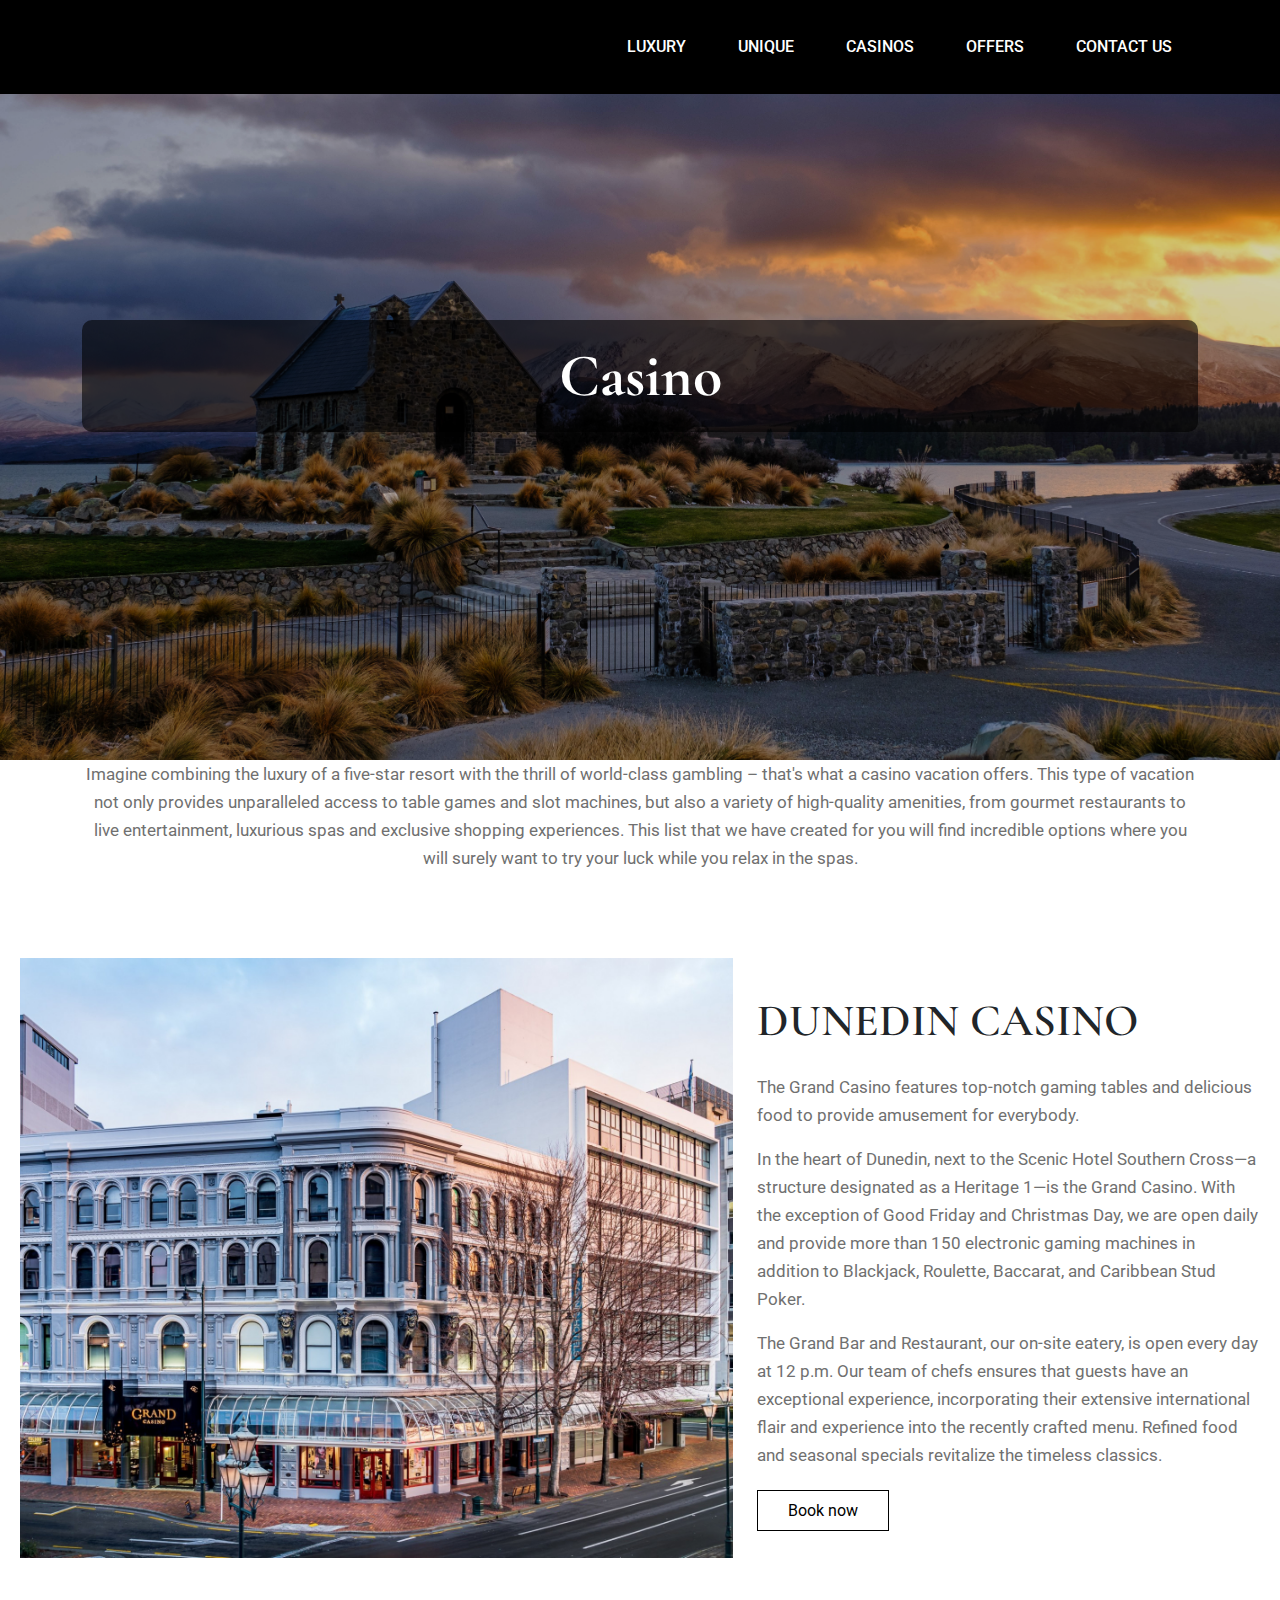
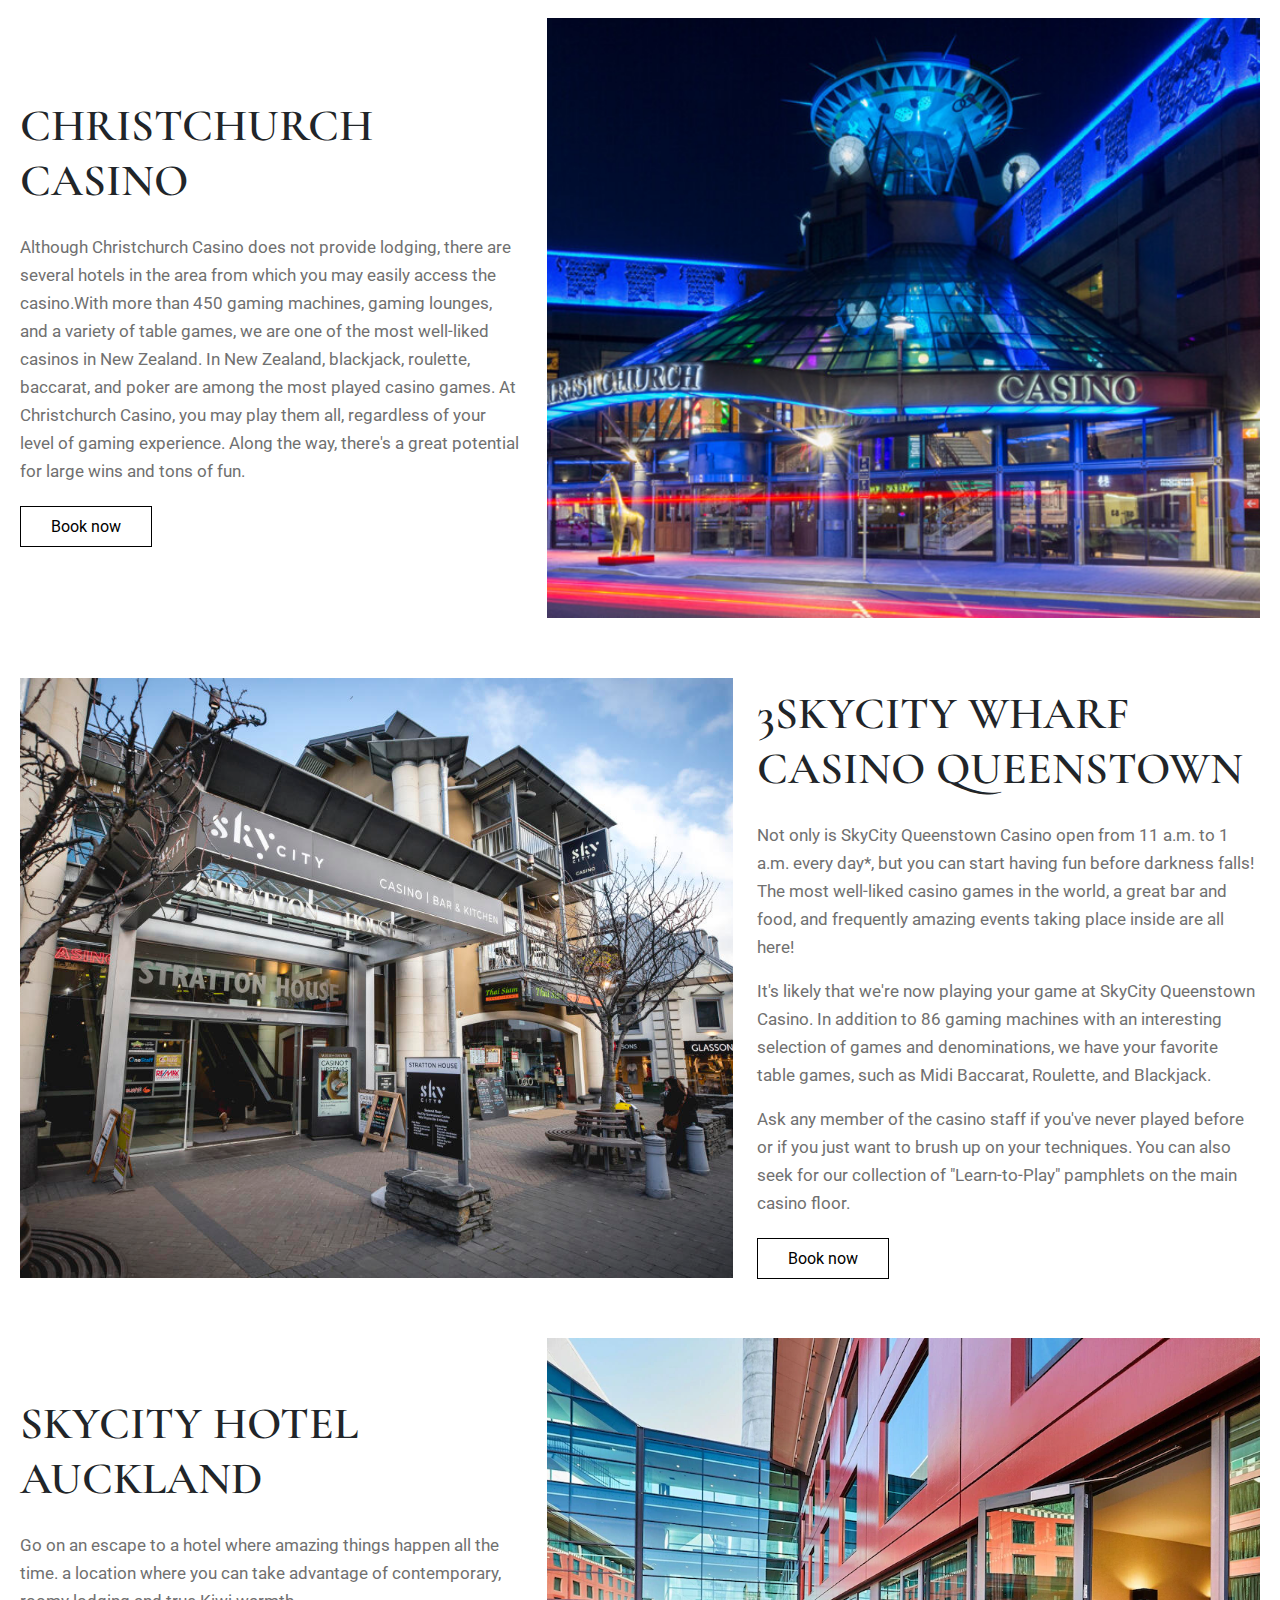
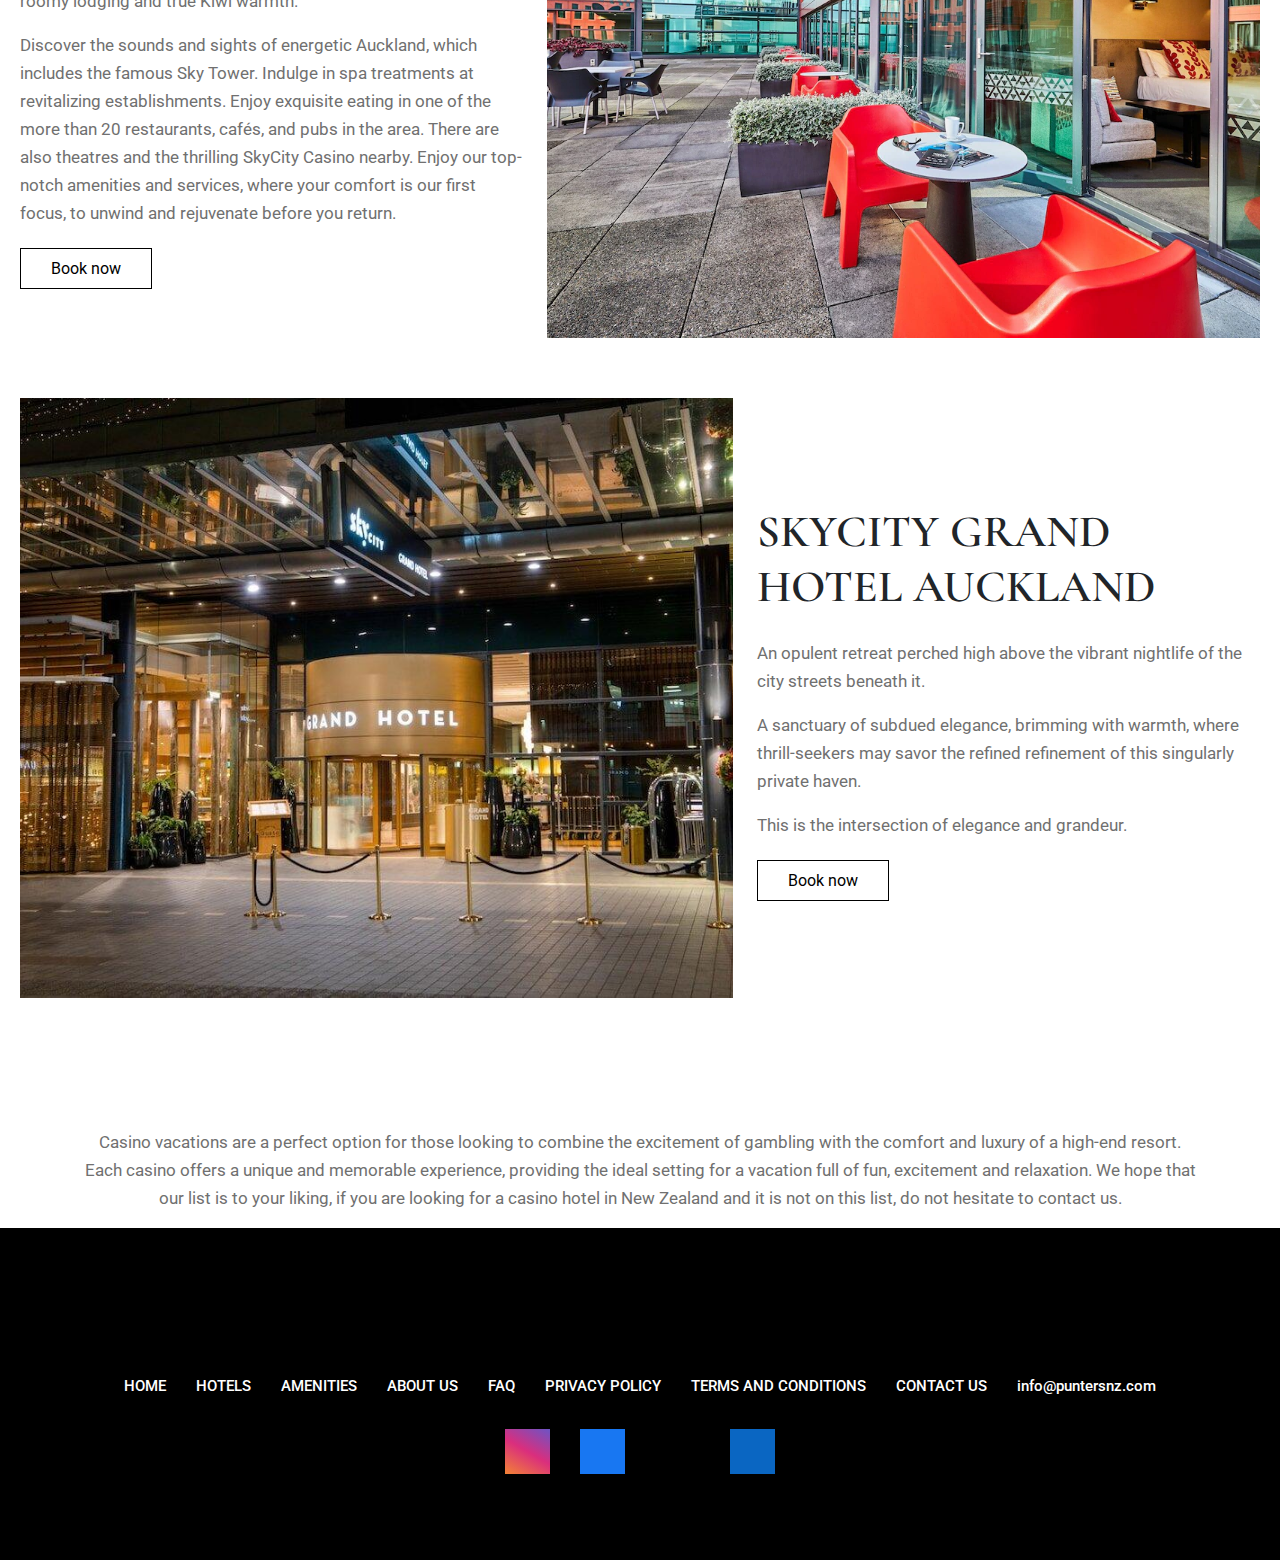
==== casino.html @ cd205ebd "first commit" ====
<!DOCTYPE html>
<html lang="en">

<head>
    <meta charset="UTF-8">
    <meta name="viewport" content="width=device-width, initial-scale=1.0">
    <title>Casino</title>
    <link rel="icon" type="image/x-icon" href="./assets/images/fav_icon.png">
    <link rel="stylesheet" href="./assets/css/bootstrap.min.css">
    <link rel="stylesheet" href="./assets/css/style.css">
    <link rel="stylesheet" href="./assets/css/responsive.css">
    <!-- cormo font -->
    <link rel="preconnect" href="https://fonts.googleapis.com">
    <link rel="preconnect" href="https://fonts.gstatic.com" crossorigin>
    <link
        href="https://fonts.googleapis.com/css2?family=Cormorant+Garamond:ital,wght@0,300;0,400;0,500;0,600;0,700;1,300;1,400;1,500;1,600;1,700&display=swap"
        rel="stylesheet">
    <!-- roboto -->
    <link rel="preconnect" href="https://fonts.googleapis.com">
    <link rel="preconnect" href="https://fonts.gstatic.com" crossorigin>
    <link
        href="https://fonts.googleapis.com/css2?family=Cormorant+Garamond:ital,wght@0,300;0,400;0,500;0,600;0,700;1,300;1,400;1,500;1,600;1,700&family=Roboto:ital,wght@0,100;0,300;0,400;0,500;0,700;0,900;1,100;1,300;1,400;1,500;1,700;1,900&display=swap"
        rel="stylesheet">

    <link rel="stylesheet" href="https://cdnjs.cloudflare.com/ajax/libs/font-awesome/6.5.2/css/all.min.css"
        integrity="sha512-SnH5WK+bZxgPHs44uWIX+LLJAJ9/2PkPKZ5QiAj6Ta86w+fsb2TkcmfRyVX3pBnMFcV7oQPJkl9QevSCWr3W6A=="
        crossorigin="anonymous" referrerpolicy="no-referrer" />
</head>

<body>

    <header>
        <nav class="navbar navbar-expand-lg">
            <div class="container">
                <a class="navbar-brand" href="index.html">
                    <img src="./assets/images/logo.png" alt="" class="img-fluid">
                </a>
                <button class="navbar-toggler" type="button" data-bs-toggle="collapse"
                    data-bs-target="#navbarSupportedContent" aria-controls="navbarSupportedContent"
                    aria-expanded="false" aria-label="Toggle navigation">
                    <span class="navbar-toggler-icon"></span>
                </button>
                <div class="collapse navbar-collapse" id="navbarSupportedContent">
                    <ul class="navbar-nav ms-auto mb-2 mb-lg-0">
                        <li class="nav-item first_li_a">
                          <a class="nav-link active" aria-current="page" href="index.html">Home</a>
                        </li>
                        <li class="nav-item">
                          <a class="nav-link" href="luxury.html">Luxury</a>
                        </li>
                        <li class="nav-item">
                          <a class="nav-link" href="unique.html">Unique</a>
                        </li>
                        <li class="nav-item">
                          <a class="nav-link" href="casino.html">Casinos</a>
                        </li>
                        <li class="nav-item">
                          <a class="nav-link" href="offers.html">Offers</a>
                        </li>
                        <li class="nav-item">
                          <a class="nav-link" href="contact.html">Contact Us</a>
                        </li>
            
                      </ul>

                </div>
            </div>
        </nav>
    </header>

    <div class="banner hotel_banner home_banner">
        <div class="container">
            <h1>Casino</h1>
        </div>
    </div>


    <div class="full_text">
        <div class="container">
          <div class="row">
            <div class="col text-center">
              <!-- <h2>Compara las mejores opciones</h2> -->
              <p>Imagine combining the luxury of a five-star resort with the thrill of world-class gambling – that's what a
                casino vacation offers. This type of vacation not only provides unparalleled access to table games and
                slot machines, but also a variety of high-quality amenities, from gourmet restaurants to live
                entertainment, luxurious spas and exclusive shopping experiences. This list that we have created for
                you will find incredible options where you will surely want to try your luck while you relax in the spas.</p>
            </div>
          </div>
        </div>
      </div>
    





    <div class="hotels_section padding">
        <div class="container-fluid">
            <div class="row">
                <div class="col-lg-7">
                    <div class="hotel_img">
                        <img src="./assets/images/cs1.jpg" alt="" class="img-fluid">
                    </div>
                </div>
                <div class="col-lg-5">
                    <div class="hotel_detail">
                        <h2>Dunedin Casino</h2>
<!-- 
                        <h3>Starting From $290 per night</h3>

                        <h4>Estrada da Baía de Nossa Senhora da Esperança, Taipa, Macau</h4> -->

                        <p>The Grand Casino features top-notch gaming tables and delicious food to provide amusement for
                            everybody.</p>
                            <p>In the heart of Dunedin, next to the Scenic Hotel Southern Cross—a structure designated as a
                                Heritage 1—is the Grand Casino. With the exception of Good Friday and Christmas Day, we are open
                                daily and provide more than 150 electronic gaming machines in addition to Blackjack, Roulette,
                                Baccarat, and Caribbean Stud Poker.</p>
                            <p>The Grand Bar and Restaurant, our on-site eatery, is open every day at 12 p.m. Our team of chefs
                                ensures that guests have an exceptional experience, incorporating their extensive international flair
                                and experience into the recently crafted menu. Refined food and seasonal specials revitalize the
                                timeless classics.</p>

                        <div class="bottom_btn">
                            <a href="https://grandcasino.co.nz/">Book now</a>
                        </div>
                    </div>
                </div>
            </div>

            <div class="row">
                <div class="col-lg-7">
                    <div class="hotel_img">
                        <img src="./assets/images/cs2.jpg" alt="" class="img-fluid">
                    </div>
                </div>
                <div class="col-lg-5">
                    <div class="hotel_detail">
                        <h2>Christchurch Casino</h2>

                        <!-- <h3>Starting From $415 per night</h3>

                        <h4>Avenida Da Nave Desportiva, Cotai, Macau</h4> -->

                        <p>Although Christchurch Casino does not provide lodging, there are several hotels in the area from
                            which you may easily access the casino.With more than 450 gaming machines, gaming lounges, and
                            a variety of table games, we are one of the most well-liked casinos in New Zealand.
                            In New Zealand, blackjack, roulette, baccarat, and poker are among the most played casino games.
                            At Christchurch Casino, you may play them all, regardless of your level of gaming experience. Along
                            the way, there's a great potential for large wins and tons of fun.</p>

                        <div class="bottom_btn">
                            <a href="https://christchurchcasino.co.nz/gaming/">Book now</a>
                        </div>
                    </div>
                </div>
            </div>

            <div class="row">
                <div class="col-lg-7">
                    <div class="hotel_img">
                        <img src="./assets/images/main_home_page_img.jpg" alt="" class="img-fluid">
                    </div>
                </div>
                <div class="col-lg-5">
                    <div class="hotel_detail">
                        <h2>3SkyCity Wharf Casino Queenstown</h2>

                        <!-- <h3>Starting From $330 per night</h3>

                        <h4>Estrada da Baía de Nossa Senhora da Esperança, Cotai, Macau</h4> -->

                        <p>Not only is SkyCity Queenstown Casino open from 11 a.m. to 1 a.m. every day*, but you can start
                            having fun before darkness falls! The most well-liked casino games in the world, a great bar and food,
                            and frequently amazing events taking place inside are all here!</p>
                            <p>It's likely that we're now playing your game at SkyCity Queenstown Casino. In addition to 86 gaming
                                machines with an interesting selection of games and denominations, we have your favorite table
                                games, such as Midi Baccarat, Roulette, and Blackjack.</p>
                                <p>Ask any member of the casino staff if you've never played before or if you just want to brush up on
                                    your techniques. You can also seek for our collection of "Learn-to-Play" pamphlets on the main casino
                                    floor.</p>

                        <div class="bottom_btn">
                            <a href="https://skycityqueenstown.co.nz/queenstown-casino/">Book now</a>
                        </div>
                    </div>
                </div>
            </div>

            <div class="row">
                <div class="col-lg-7">
                    <div class="hotel_img">
                        <img src="./assets/images/cs4.webp" alt="" class="img-fluid">
                    </div>
                </div>
                <div class="col-lg-5">
                    <div class="hotel_detail">
                        <h2>SkyCity Hotel Auckland</h2>

                        <!-- <h3>Starting From $370 per night</h3>

                        <h4>Estrada da Baía de Nossa Senhora da Esperança, Cotai, Macau</h4> -->

                        <p>Go on an escape to a hotel where amazing things happen all the time. a location where you can take
                            advantage of contemporary, roomy lodging and true Kiwi warmth.</p>
                            <p>Discover the sounds and sights of energetic Auckland, which includes the famous Sky Tower. Indulge
                                in spa treatments at revitalizing establishments. Enjoy exquisite eating in one of the more than 20
                                restaurants, cafés, and pubs in the area. There are also theatres and the thrilling SkyCity Casino
                                nearby. Enjoy our top-notch amenities and services, where your comfort is our first focus, to unwind
                                and rejuvenate before you return.</p>

                        <div class="bottom_btn">
                            <a href="https://skycityhotel.skycityauckland.co.nz/">Book now</a>
                        </div>
                    </div>
                </div>
            </div>


            <div class="row">
                <div class="col-lg-7">
                    <div class="hotel_img">
                        <img src="./assets/images/cs5.jpg" alt="" class="img-fluid">
                    </div>
                </div>
                <div class="col-lg-5">
                    <div class="hotel_detail">
                        <h2>SkyCity Grand Hotel Auckland</h2>

                        <!-- <h3>Starting From $350 per night</h3>

                        <h4>Avenida Dr. Sun Yat Sen, NAPE, Macau</h4> -->

                        <p>An opulent retreat perched high above the vibrant nightlife of the city streets beneath it.</p>
                        <p>A sanctuary of subdued elegance, brimming with warmth, where thrill-seekers may savor the refined
                            refinement of this singularly private haven.</p>
                            <p>This is the intersection of elegance and grandeur.</p>

                        <div class="bottom_btn">
                            <a href="https://thegrandbyskycity.skycityauckland.co.nz/">Book now</a>
                        </div>
                    </div>
                </div>
            </div>
        </div>
    </div>



    <div class="full_text">
        <div class="container">
          <div class="row">
            <div class="col text-center">
              <!-- <h2>Compara las mejores opciones</h2> -->
              <p>
                Casino vacations are a perfect option for those looking to combine the excitement of gambling with
                the comfort and luxury of a high-end resort. Each casino offers a unique and memorable experience,
                providing the ideal setting for a vacation full of fun, excitement and relaxation. We hope that our list is
                to your liking, if you are looking for a casino hotel in New Zealand and it is not on this list, do not
                
                hesitate to contact us.</p>
            </div>
          </div>
        </div>
      </div>
    


    <div class="footer padding">
        <div class="container">


            <div class="logo_footer">
                <div class="logo"><a href="index.html">
                        <img src="./assets/images/logo.png" alt="">
                    </a></div>
            </div>
            <div class="social_footer">
                <ul class="">
                    <li><a href="index.html">home</a></li>
                    <li>
                        <a href="hotel.html">Hotels</a>
                    </li>
                    <li>
                        <a href="amenities.html">Amenities</a>
                    </li>
                    <li>
                        <a href="about.html">About Us</a>
                    </li>
                    <li>
                        <a href="faq.html">Faq</a>
                    </li>
                    <li><a href="privacy.html">Privacy Policy</a></li>
                    <li><a href="terms.html">Terms and conditions</a></li>
                    <li><a href="contact.html">Contact us</a></li>
                    <li><a href="mailto:info@puntersnz.com">info@puntersnz.com</a></li>
                </ul>
            </div>

            <div class="social_icon">
                <ul>
                    <li><a href="#" class="one_icon">
                            <i class="fa-brands fa-instagram"></i>
                        </a></li>
                    <li><a href="#" class="two_icon">
                            <i class="fa-brands fa-facebook-f"></i>
                        </a></li>
                    <li><a href="#" class="three_icon">
                            <i class="fa-brands fa-x-twitter"></i>
                        </a></li>
                    <li><a href="#" class="four_icon">
                            <i class="fa-brands fa-linkedin-in"></i>
                        </a></li>
                </ul>
            </div>
        </div>
    </div>
    <script src="./assets/js/bootstrap.bundle.min.js"></script>
    <script src="./assets/js/script.js"></script>
</body>

</html>
---- assets/css/style.css ----
header {
    padding: 15px 0;
    background: #000;
    position: fixed;
    width: 100%;
    z-index: 2;
}

body {
    font-family: "Roboto", sans-serif;
}

h1,
h2,
h3,
h4,
h5,
h6 {
    font-family: "Cormorant Garamond", serif;
}

h2 {
    font-size: 45px;
    line-height: 55px;
    text-transform: uppercase;
    margin-bottom: 25px;
    font-weight: 600;
}

a.navbar-brand {
    font-size: 25px;
    text-transform: uppercase;
    font-weight: 500;
    color: #fff;
}

.nav-link {
    font-weight: 500;
    color: #fff;
    text-transform: uppercase;
}

li.nav-item {
    margin: 0 18px;
}

.banner.home_banner {
    text-align: center;
    padding: 320px 0;
    background-image: url(../images/bg_home.jpg);
    background-size: cover;
    background-position: center;
    background-repeat: no-repeat;
    z-index: 0;
    position: relative;
}

.banner.home_banner::before {
    background: #0000002e;
    position: absolute;
    content: '';
    height: 100%;
    width: 100%;
    z-index: -1;
    top: 0;
    left: 0;
}

.lx_banner {
    background-image: url(../images/lx_bg.jfif) !important;
}

.amenties {
    background-image: url(../images/amenties_bg.jpg) !important;
}

.about_bg {
    background-image: url(../images/ab_bg\ \(1\).jpg) !important;
}

.about_bg {
    background-image: url(../images/ab_bg\ \(1\).jpg) !important;
}

.contact_us_bg {
    background-image: url(../images/contact_us.jpg) !important;
}

.faq_bg {
    background-image: url(../images/young-businesswoman-reading-application-form\ \(1\).jpg) !important;
}

.privacy_banner {
    background-image: url(../images/privacy-policy-bnr.jpg) !important;
}

.term_banner {
    background-image: url(../images/terms-banner.jpg) !important;
}


.banner h1 {
    font-size: 70px;
    color: #fff;
    font-weight: 700;
    background: #00000094;
    padding: 20px;
    border-radius: 10px;
}

.padding {
    padding: 70px 0;
}

p {
    font-size: 17px;
    line-height: 28px;
    color: #707070;
}

img {
    width: 100%;
}

.hotels_section .row {
    align-items: center;
    margin-bottom: 60px;
}

.hotels_section .row:nth-child(2) {
    flex-direction: row-reverse;
}

.hotels_section .row:nth-child(4) {
    flex-direction: row-reverse;
}

.hotels_section .row:nth-child(6) {
    flex-direction: row-reverse;
}

.hotel_img img {
    height: 600px;
    width: 100%;
    object-fit: cover;
    transition: 0.4s ease;
}

.hotel_img {
    overflow: hidden;
}

.hotel_img img:hover {

    transform: scale(1.2);
}

.hotel_detail h3 {
    font-size: 34px;
    font-weight: 500;
    margin-bottom: 10px;
    color: #000;
}

.bottom_btn a {
    color: #000;
    border: 1px solid #000;
    padding: 10px 30px;
    text-decoration: none;
    transition: all 0.4s;
}

.bottom_btn a:hover {
    background: #000;
    color: #FFF;
}

.bottom_btn {
    margin-top: 30px;
}

.amenities {
    box-shadow: rgba(100, 100, 111, 0.2) 0px 7px 29px 0px;
    text-align: center;
    height: 100%;
    padding: 30px 20px;
    transition: all 0.4s;
}

.amenities img {
    width: 100%;
    max-width: 90px;
    margin: 0 auto;
    display: block;
}

.amenities h3 {
    margin: 20px 0;
    color: #000;
}

.amenities:hover h3 {
    color: #FFf;
}

.amenities:hover {
    background: #000;
    color: #FFf;
}

.amenities:hover p {
    color: #FFf;
}


.about1img {
    height: 400px;
    object-fit: cover;
}

.about2img {
    height: 300px;
    margin-top: 40px;
    margin-left: -20px;
    object-fit: cover;
}

.about_us .left_side h3 {
    font-size: 45px;
    line-height: 55px;
    text-transform: uppercase;
    margin-bottom: 25px;
    font-weight: 600;
}

.about_card {
    box-shadow: rgba(100, 100, 111, 0.2) 0px 7px 29px 0px;
    text-align: center;
    height: 100%;
    padding: 40px 20px;
}

.about_card h3 {
    color: #000;
    margin-bottom: 20px;
}

.about_us_cards {
    background-image: url(../images/hotel_6.jpg);
    background-size: cover;
    background-position: center;
    background-repeat: no-repeat;
    position: relative;
    z-index: 0;
}

.about_us_cards::before {
    position: absolute;
    content: '';
    background-color: #000000bd;
    height: 100%;
    width: 100%;
    top: 0;
    left: 0;
    z-index: -1;
}

.about_card p {
    color: #fff;
}

.about_card {
    box-shadow: rgba(100, 100, 111, 0.2) 0px 7px 29px 0px;
    text-align: center;
    height: 100%;
    padding: 40px 20px;
    border: 1px solid #ffffff73;
    transition: all 0.5s;
}

.about_card:hover p {
    color: #000;
}

.common_input input {
    padding: 15px 10px;
    border-radius: 0;
}

.common_input label {
    font-size: 20px;
    text-transform: capitalize;
    margin-bottom: 10px;
    color: #707070;
}

.common_input {
    margin-bottom: 20px;
}

.common_btn_contact a {
    width: 200px;
    display: flex;
    justify-content: center;
    padding: 10px 10px;
    text-transform: capitalize;
    font-size: 20px;
    color: #707070;
    text-decoration: unset;
    background: #000;
    border: unset;
    color: #fff;
    transition: all 0.4s;
    border-radius: 0;
    border: 1px solid transparent;
}

.common_btn_contact a:hover {
    color: #000;
    border: 1px solid #000;
    background-color: #fff;
}

.accordion-button:not(.collapsed)::after {
    background-image: url(../images/minus.png);


}

.accordion-button::after {
    background-image: url(../images/plus.png);

}

button.accordion-button {
    font-size: 20px;
    font-weight: 600;
    color: #000;

}

.accordion-item:first-of-type>.accordion-header .accordion-button {
    font-size: 20px;
    font-weight: 600;
    color: #000;


}

.accordion-body {
    font-size: 17px;
    line-height: 28px;
    color: #707070;
}

.accordion-button:not(.collapsed) {
    background-color: unset;
}

.accordion-button:focus {
    box-shadow: unset;
}

.accordion-button:not(.collapsed) {
    color: #000;
    box-shadow: unset;
}

.priavcy_wrap h3 {
    color: #000;
    margin-bottom: 20px;
}

/* .privacy_bg {
    background-image: url(../images/young-businesswoman-reading-application-form\ \(1\).jpg);
    background-size: cover;
    background-position: center;
    background-repeat: no-repeat;
    position: relative;
    z-index: 0;
}
.privacy_bg::before{
    position: absolute;
    content: '';
    background-color: #0000009e;
    height: 100%;
    width: 100%;
    z-index: -1;
    top: 0;
    left: 0;
} */
/* .priavcy_wrap p {
    color: #fff;
}
.priavcy_wrap ul li {
    color: #fff;
}
.priavcy_wrap  h4 {
    color: #fff;
    margin: 10px 0;
}
.priavcy_wrap  li {
    color: #fff;
} */


.social_footer ul {
    display: flex;
    justify-content: center;
}

.social_footer ul li {
    margin: 0 15px;
    list-style: none;
    text-transform: capitalize;
    font-size: 17px;
    font-weight: 600;
}

.social_footer ul li a {
    text-decoration: none;
    display: inline-block;
    padding: 0;
    font-size: 15px;
    font-weight: 500;
    color: rgb(255, 255, 255);
    text-decoration: none;
    ;
    text-transform: uppercase;
    transition: all 0.4s;
}

.social_footer ul li a:hover {
    text-decoration: underline;
}

.footer {
    background: #000;
}


nav .logo a {
    color: #fff;
    text-decoration: none;
}

.logo_footer .logo a {
    color: #fff;
    text-decoration: none;
    font-size: 30px;
    letter-spacing: 1px;
}

.logo_footer .logo {
    margin-bottom: 30px;
    text-align: center;
}

.social_icon ul li {
    margin: 0 5px;
    list-style: none;
}

.social_icon ul li a {
    margin: 0 10px;
    list-style: none;
    background: transparent;
    padding: 10px;
    width: 45px;
    height: 45px;
    display: flex;
    align-items: center;
    justify-content: center;
    font-size: 20px;
    color: #fff;
    text-decoration: none;
    transition: all 0.4s;
}

.social_icon ul {
    display: flex;
    justify-content: center;
}

.social_icon ul li .one_icon {
    background: linear-gradient(30deg, #f38334, #da2e7d 50%, #6b54c6);
}

.social_icon ul li .two_icon {
    background: #1877f2 !important;

}

.social_icon ul li .three_icon {
    background: #000 !important;
}

.social_icon ul li .four_icon {
    background: #0a66c2 !important;
}

.social_icon {
    margin-top: 30px;
}

.common_btn:hover {
    background: #fff;
    color: #37003c;
}

.social_icon ul li a:hover {
    transform: scale(1.3);
}

.social_icon ul {

    padding-left: 0;
}

.social_footer ul {
    padding-left: 0;
}

.lower_banner .right_side img {
    width: 100%;
    object-fit: cover;
    margin-left: 40px;
    -webkit-transform: scale(1.5);
    transform: scale(1.5);
    -webkit-transition: .3s ease-in-out;
    transition: .3s ease-in-out;
}

.lower_banner .right_side {
    overflow: hidden;
}

.lower_banner .right_side img:hover {
    margin-left: 0;
}

.navbar-toggler,
.navbar-toggler:focus,
.navbar-toggler:active,
.navbar-toggler-icon:focus {
    outline: none;
    border: none;
    box-shadow: none;
}

a.navbar-brand img {
    max-width: 220px;
}

.logo_footer .logo a img {
    width: 220px;
}

.container-fluid {
    padding: 0 20px !important;
    max-width: 1920px !important;
}

.social_footer ul li:last-child a {
    text-transform: lowercase;
}
---- assets/css/responsive.css ----
@media screen and (max-width:1399px) {
    .banner h1 {
        font-size: 60px;
    }
}

@media screen and (max-width:1199px) {

    .social_footer ul li a {
        padding: 0;
    }

    .social_icon ul li {
        margin: 0px 5px;
    }

    .banner h1 {
        font-size: 50px;
    }

    .social_footer ul li a {
        font-size: 14px;
    }

    .social_footer ul li {
        margin: 0 10px;
    }
}


@media screen and (max-width:991px) {
    .social_footer ul {
        text-align: center;
        display: block;
    }

    .social_footer ul li {
        margin: 25px 20px;
    }

    .social_icon ul li a {
        margin: 0 10px;
        width: 40px;
        height: 40px;
        font-size: 18px;
    }

    .hotel_detail h2 {
        margin: 20px 0;
    }

    .about2img {
        display: none;
    }

    .about_us .left_side h3 {
        margin: 20px 0;
    }

    li.nav-item {
        margin: 0;
        margin-bottom: 15px;
    }

    li.nav-item.first_li_a {
        margin-top: 30px;
    }

}

@media screen and (max-width:767px) {
    .banner h1 {
        font-size: 30px;
    }

    h2 {
        font-size: 35px;
        line-height: 45px;
        margin-bottom: 15px;
    }

    .hotel_img img {
        height: 430px;
    }

    a.navbar-brand img {
        max-width: 200px;
    }

    .logo_footer .logo a img {
        width: 200px;
    }
}

@media screen and (max-width:575px) {
    .social_icon ul li {
        margin: 0;
    }

    .social_icon ul li a {
        margin: 0 10px;
        width: 40px;
        height: 40px;
        font-size: 18px;
    }

    .common_btn_contact a {
        width: 150px;
        padding: 6px 6px;
    }
}
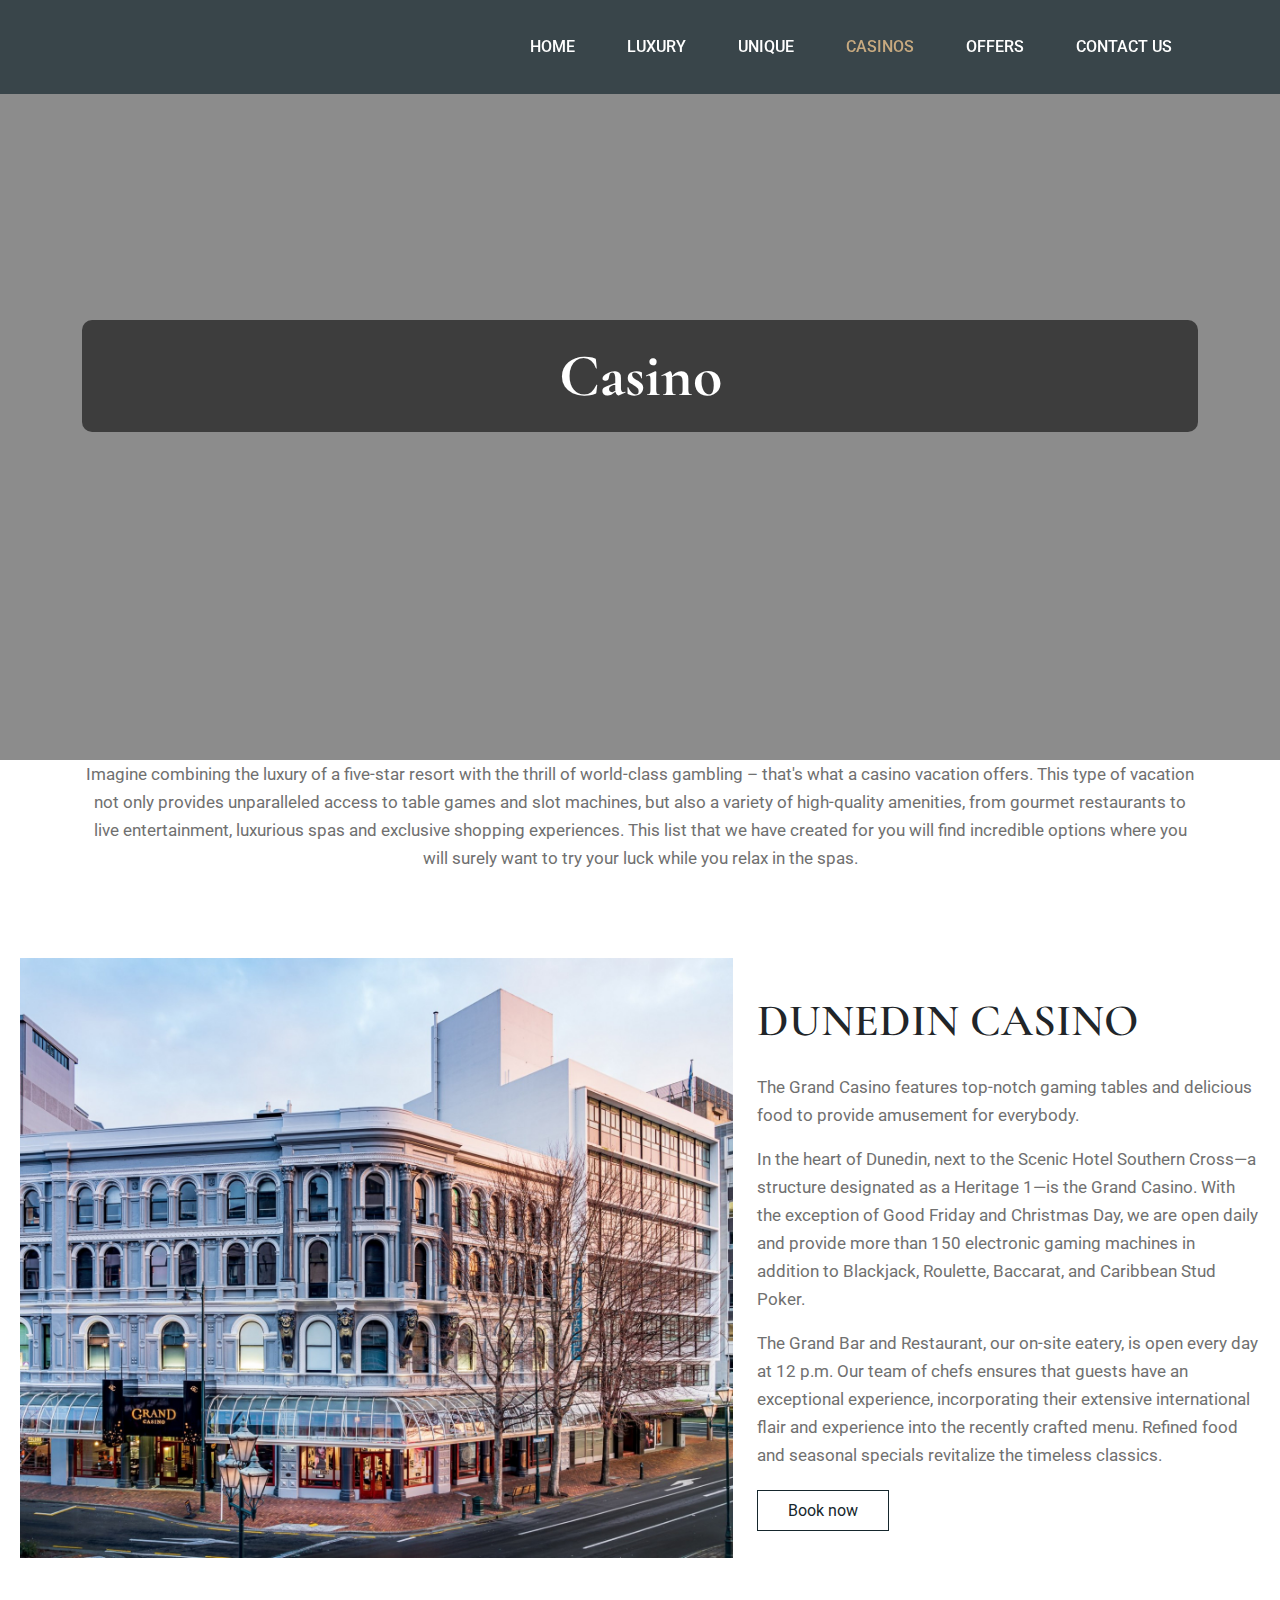
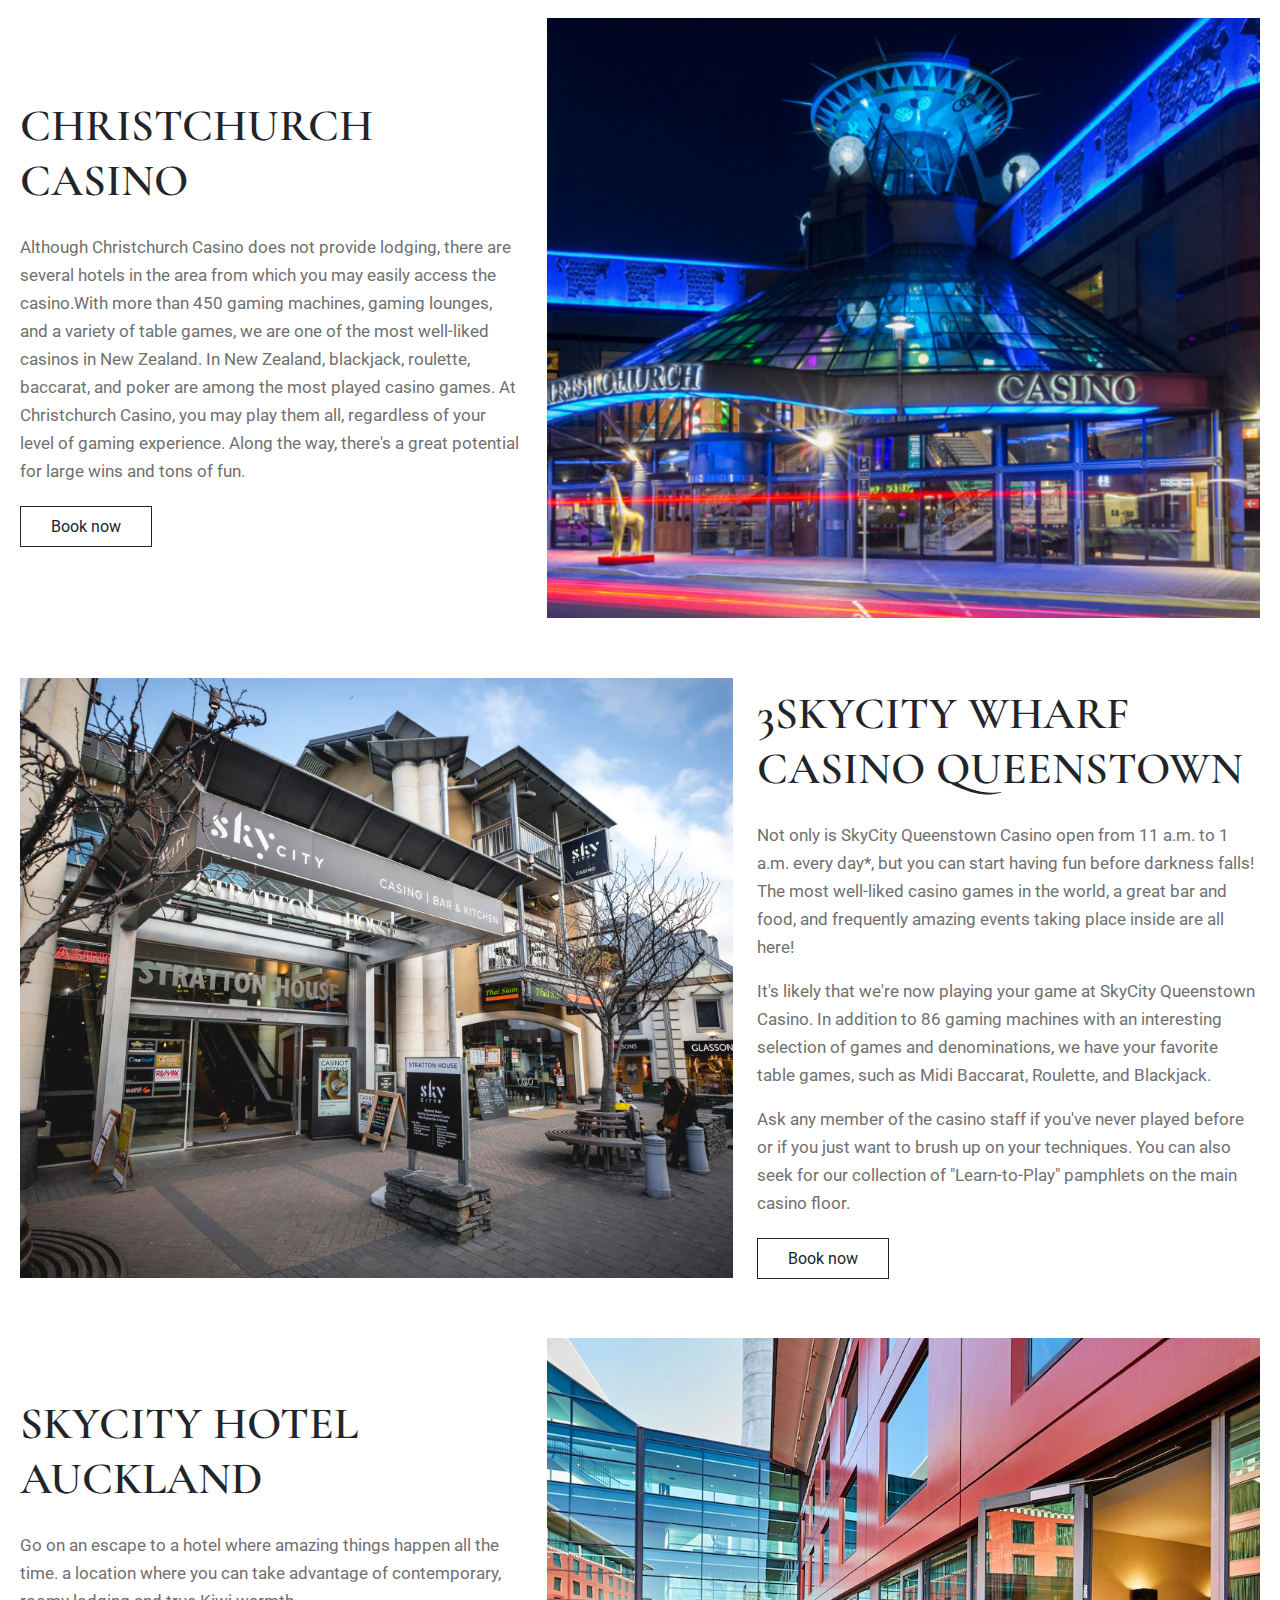
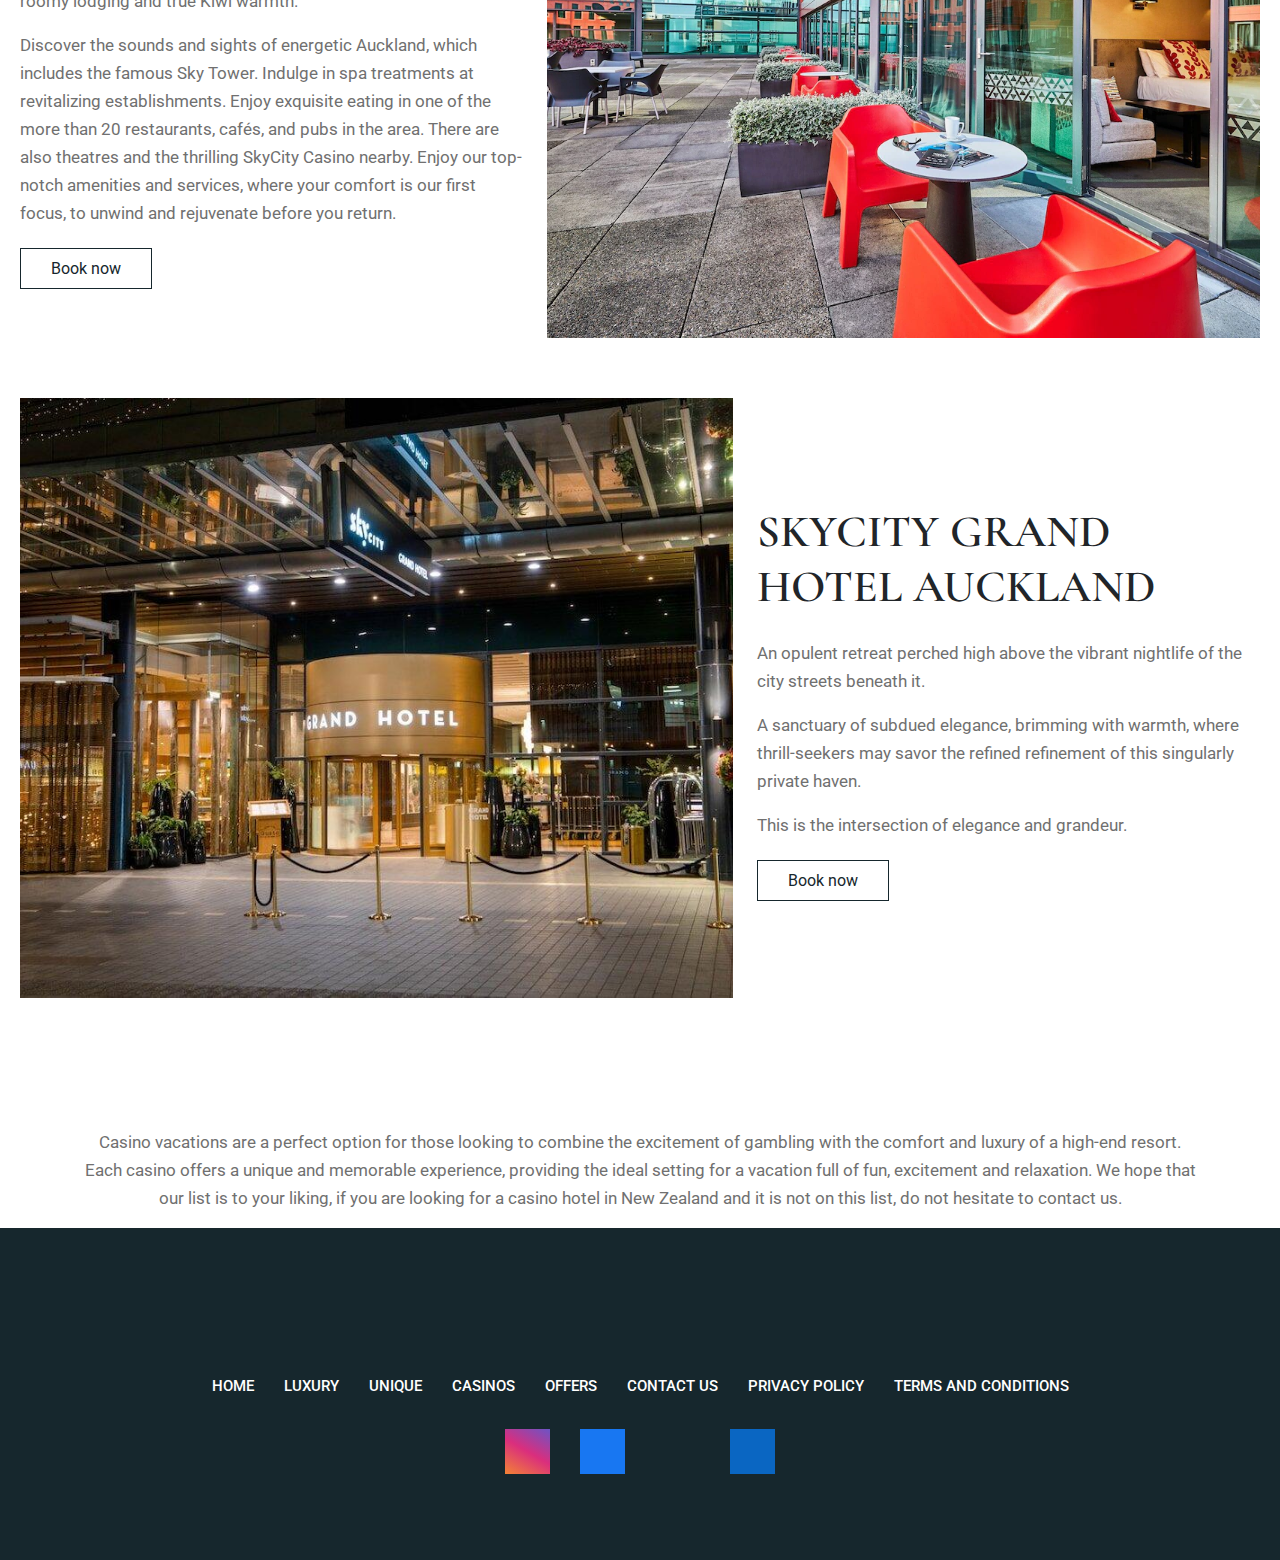
==== commit bef21010: "updates" ====
--- a/casino.html
+++ b/casino.html
@@ -43,32 +43,32 @@
                 <div class="collapse navbar-collapse" id="navbarSupportedContent">
                     <ul class="navbar-nav ms-auto mb-2 mb-lg-0">
                         <li class="nav-item first_li_a">
-                          <a class="nav-link active" aria-current="page" href="index.html">Home</a>
-                        </li>
-                        <li class="nav-item">
-                          <a class="nav-link" href="luxury.html">Luxury</a>
-                        </li>
-                        <li class="nav-item">
-                          <a class="nav-link" href="unique.html">Unique</a>
-                        </li>
-                        <li class="nav-item">
-                          <a class="nav-link" href="casino.html">Casinos</a>
-                        </li>
-                        <li class="nav-item">
-                          <a class="nav-link" href="offers.html">Offers</a>
-                        </li>
-                        <li class="nav-item">
-                          <a class="nav-link" href="contact.html">Contact Us</a>
-                        </li>
-            
-                      </ul>
+                            <a class="nav-link" aria-current="page" href="index.html">Home</a>
+                        </li>
+                        <li class="nav-item">
+                            <a class="nav-link" href="luxury.html">Luxury</a>
+                        </li>
+                        <li class="nav-item">
+                            <a class="nav-link" href="unique.html">Unique</a>
+                        </li>
+                        <li class="nav-item">
+                            <a class="nav-link active" href="casino.html">Casinos</a>
+                        </li>
+                        <li class="nav-item">
+                            <a class="nav-link" href="offers.html">Offers</a>
+                        </li>
+                        <li class="nav-item">
+                            <a class="nav-link" href="contact.html">Contact Us</a>
+                        </li>
+
+                    </ul>
 
                 </div>
             </div>
         </nav>
     </header>
 
-    <div class="banner hotel_banner home_banner">
+    <div class="banner cs_bg home_banner">
         <div class="container">
             <h1>Casino</h1>
         </div>
@@ -77,19 +77,23 @@
 
     <div class="full_text">
         <div class="container">
-          <div class="row">
-            <div class="col text-center">
-              <!-- <h2>Compara las mejores opciones</h2> -->
-              <p>Imagine combining the luxury of a five-star resort with the thrill of world-class gambling – that's what a
-                casino vacation offers. This type of vacation not only provides unparalleled access to table games and
-                slot machines, but also a variety of high-quality amenities, from gourmet restaurants to live
-                entertainment, luxurious spas and exclusive shopping experiences. This list that we have created for
-                you will find incredible options where you will surely want to try your luck while you relax in the spas.</p>
-            </div>
-          </div>
-        </div>
-      </div>
-    
+            <div class="row">
+                <div class="col text-center">
+                    <!-- <h2>Compara las mejores opciones</h2> -->
+                    <p>Imagine combining the luxury of a five-star resort with the thrill of world-class gambling –
+                        that's what a
+                        casino vacation offers. This type of vacation not only provides unparalleled access to table
+                        games and
+                        slot machines, but also a variety of high-quality amenities, from gourmet restaurants to live
+                        entertainment, luxurious spas and exclusive shopping experiences. This list that we have created
+                        for
+                        you will find incredible options where you will surely want to try your luck while you relax in
+                        the spas.</p>
+                </div>
+            </div>
+        </div>
+    </div>
+
 
 
 
@@ -106,21 +110,26 @@
                 <div class="col-lg-5">
                     <div class="hotel_detail">
                         <h2>Dunedin Casino</h2>
-<!-- 
+                        <!-- 
                         <h3>Starting From $290 per night</h3>
 
                         <h4>Estrada da Baía de Nossa Senhora da Esperança, Taipa, Macau</h4> -->
 
                         <p>The Grand Casino features top-notch gaming tables and delicious food to provide amusement for
                             everybody.</p>
-                            <p>In the heart of Dunedin, next to the Scenic Hotel Southern Cross—a structure designated as a
-                                Heritage 1—is the Grand Casino. With the exception of Good Friday and Christmas Day, we are open
-                                daily and provide more than 150 electronic gaming machines in addition to Blackjack, Roulette,
-                                Baccarat, and Caribbean Stud Poker.</p>
-                            <p>The Grand Bar and Restaurant, our on-site eatery, is open every day at 12 p.m. Our team of chefs
-                                ensures that guests have an exceptional experience, incorporating their extensive international flair
-                                and experience into the recently crafted menu. Refined food and seasonal specials revitalize the
-                                timeless classics.</p>
+                        <p>In the heart of Dunedin, next to the Scenic Hotel Southern Cross—a structure designated as a
+                            Heritage 1—is the Grand Casino. With the exception of Good Friday and Christmas Day, we are
+                            open
+                            daily and provide more than 150 electronic gaming machines in addition to Blackjack,
+                            Roulette,
+                            Baccarat, and Caribbean Stud Poker.</p>
+                        <p>The Grand Bar and Restaurant, our on-site eatery, is open every day at 12 p.m. Our team of
+                            chefs
+                            ensures that guests have an exceptional experience, incorporating their extensive
+                            international flair
+                            and experience into the recently crafted menu. Refined food and seasonal specials revitalize
+                            the
+                            timeless classics.</p>
 
                         <div class="bottom_btn">
                             <a href="https://grandcasino.co.nz/">Book now</a>
@@ -143,11 +152,15 @@
 
                         <h4>Avenida Da Nave Desportiva, Cotai, Macau</h4> -->
 
-                        <p>Although Christchurch Casino does not provide lodging, there are several hotels in the area from
-                            which you may easily access the casino.With more than 450 gaming machines, gaming lounges, and
+                        <p>Although Christchurch Casino does not provide lodging, there are several hotels in the area
+                            from
+                            which you may easily access the casino.With more than 450 gaming machines, gaming lounges,
+                            and
                             a variety of table games, we are one of the most well-liked casinos in New Zealand.
-                            In New Zealand, blackjack, roulette, baccarat, and poker are among the most played casino games.
-                            At Christchurch Casino, you may play them all, regardless of your level of gaming experience. Along
+                            In New Zealand, blackjack, roulette, baccarat, and poker are among the most played casino
+                            games.
+                            At Christchurch Casino, you may play them all, regardless of your level of gaming
+                            experience. Along
                             the way, there's a great potential for large wins and tons of fun.</p>
 
                         <div class="bottom_btn">
@@ -171,15 +184,21 @@
 
                         <h4>Estrada da Baía de Nossa Senhora da Esperança, Cotai, Macau</h4> -->
 
-                        <p>Not only is SkyCity Queenstown Casino open from 11 a.m. to 1 a.m. every day*, but you can start
-                            having fun before darkness falls! The most well-liked casino games in the world, a great bar and food,
+                        <p>Not only is SkyCity Queenstown Casino open from 11 a.m. to 1 a.m. every day*, but you can
+                            start
+                            having fun before darkness falls! The most well-liked casino games in the world, a great bar
+                            and food,
                             and frequently amazing events taking place inside are all here!</p>
-                            <p>It's likely that we're now playing your game at SkyCity Queenstown Casino. In addition to 86 gaming
-                                machines with an interesting selection of games and denominations, we have your favorite table
-                                games, such as Midi Baccarat, Roulette, and Blackjack.</p>
-                                <p>Ask any member of the casino staff if you've never played before or if you just want to brush up on
-                                    your techniques. You can also seek for our collection of "Learn-to-Play" pamphlets on the main casino
-                                    floor.</p>
+                        <p>It's likely that we're now playing your game at SkyCity Queenstown Casino. In addition to 86
+                            gaming
+                            machines with an interesting selection of games and denominations, we have your favorite
+                            table
+                            games, such as Midi Baccarat, Roulette, and Blackjack.</p>
+                        <p>Ask any member of the casino staff if you've never played before or if you just want to brush
+                            up on
+                            your techniques. You can also seek for our collection of "Learn-to-Play" pamphlets on the
+                            main casino
+                            floor.</p>
 
                         <div class="bottom_btn">
                             <a href="https://skycityqueenstown.co.nz/queenstown-casino/">Book now</a>
@@ -202,13 +221,18 @@
 
                         <h4>Estrada da Baía de Nossa Senhora da Esperança, Cotai, Macau</h4> -->
 
-                        <p>Go on an escape to a hotel where amazing things happen all the time. a location where you can take
+                        <p>Go on an escape to a hotel where amazing things happen all the time. a location where you can
+                            take
                             advantage of contemporary, roomy lodging and true Kiwi warmth.</p>
-                            <p>Discover the sounds and sights of energetic Auckland, which includes the famous Sky Tower. Indulge
-                                in spa treatments at revitalizing establishments. Enjoy exquisite eating in one of the more than 20
-                                restaurants, cafés, and pubs in the area. There are also theatres and the thrilling SkyCity Casino
-                                nearby. Enjoy our top-notch amenities and services, where your comfort is our first focus, to unwind
-                                and rejuvenate before you return.</p>
+                        <p>Discover the sounds and sights of energetic Auckland, which includes the famous Sky Tower.
+                            Indulge
+                            in spa treatments at revitalizing establishments. Enjoy exquisite eating in one of the more
+                            than 20
+                            restaurants, cafés, and pubs in the area. There are also theatres and the thrilling SkyCity
+                            Casino
+                            nearby. Enjoy our top-notch amenities and services, where your comfort is our first focus,
+                            to unwind
+                            and rejuvenate before you return.</p>
 
                         <div class="bottom_btn">
                             <a href="https://skycityhotel.skycityauckland.co.nz/">Book now</a>
@@ -232,10 +256,12 @@
 
                         <h4>Avenida Dr. Sun Yat Sen, NAPE, Macau</h4> -->
 
-                        <p>An opulent retreat perched high above the vibrant nightlife of the city streets beneath it.</p>
-                        <p>A sanctuary of subdued elegance, brimming with warmth, where thrill-seekers may savor the refined
+                        <p>An opulent retreat perched high above the vibrant nightlife of the city streets beneath it.
+                        </p>
+                        <p>A sanctuary of subdued elegance, brimming with warmth, where thrill-seekers may savor the
+                            refined
                             refinement of this singularly private haven.</p>
-                            <p>This is the intersection of elegance and grandeur.</p>
+                        <p>This is the intersection of elegance and grandeur.</p>
 
                         <div class="bottom_btn">
                             <a href="https://thegrandbyskycity.skycityauckland.co.nz/">Book now</a>
@@ -250,21 +276,25 @@
 
     <div class="full_text">
         <div class="container">
-          <div class="row">
-            <div class="col text-center">
-              <!-- <h2>Compara las mejores opciones</h2> -->
-              <p>
-                Casino vacations are a perfect option for those looking to combine the excitement of gambling with
-                the comfort and luxury of a high-end resort. Each casino offers a unique and memorable experience,
-                providing the ideal setting for a vacation full of fun, excitement and relaxation. We hope that our list is
-                to your liking, if you are looking for a casino hotel in New Zealand and it is not on this list, do not
-                
-                hesitate to contact us.</p>
-            </div>
-          </div>
-        </div>
-      </div>
-    
+            <div class="row">
+                <div class="col text-center">
+                    <!-- <h2>Compara las mejores opciones</h2> -->
+                    <p>
+                        Casino vacations are a perfect option for those looking to combine the excitement of gambling
+                        with
+                        the comfort and luxury of a high-end resort. Each casino offers a unique and memorable
+                        experience,
+                        providing the ideal setting for a vacation full of fun, excitement and relaxation. We hope that
+                        our list is
+                        to your liking, if you are looking for a casino hotel in New Zealand and it is not on this list,
+                        do not
+
+                        hesitate to contact us.</p>
+                </div>
+            </div>
+        </div>
+    </div>
+
 
 
     <div class="footer padding">
@@ -276,25 +306,29 @@
                         <img src="./assets/images/logo.png" alt="">
                     </a></div>
             </div>
+
+
+
             <div class="social_footer">
                 <ul class="">
-                    <li><a href="index.html">home</a></li>
+                    <li><a href="index.html">Home</a></li>
                     <li>
-                        <a href="hotel.html">Hotels</a>
+                        <a href="luxury.html">Luxury</a>
                     </li>
                     <li>
-                        <a href="amenities.html">Amenities</a>
+                        <a href="unique.html">Unique</a>
                     </li>
                     <li>
-                        <a href="about.html">About Us</a>
+                        <a href="casino.html">Casinos</a>
                     </li>
                     <li>
-                        <a href="faq.html">Faq</a>
+                        <a href="offers.html">Offers</a>
                     </li>
+                    <li><a href="contact.html">Contact us</a></li>
                     <li><a href="privacy.html">Privacy Policy</a></li>
                     <li><a href="terms.html">Terms and conditions</a></li>
-                    <li><a href="contact.html">Contact us</a></li>
-                    <li><a href="mailto:info@puntersnz.com">info@puntersnz.com</a></li>
+
+
                 </ul>
             </div>
 
--- a/assets/css/style.css
+++ b/assets/css/style.css
@@ -1,6 +1,6 @@
 header {
     padding: 15px 0;
-    background: #000;
+    background: #16272db3;
     position: fixed;
     width: 100%;
     z-index: 2;
@@ -56,7 +56,7 @@
 }
 
 .banner.home_banner::before {
-    background: #0000002e;
+    background: #00000073;
     position: absolute;
     content: '';
     height: 100%;
@@ -67,23 +67,23 @@
 }
 
 .lx_banner {
-    background-image: url(../images/lx_bg.jfif) !important;
-}
-
-.amenties {
-    background-image: url(../images/amenties_bg.jpg) !important;
-}
-
-.about_bg {
-    background-image: url(../images/ab_bg\ \(1\).jpg) !important;
-}
-
-.about_bg {
-    background-image: url(../images/ab_bg\ \(1\).jpg) !important;
+    background-image: url(../images/lx_bg.jpg) !important;
+}
+
+.un_banner{
+    background-image: url(../images/un_new_bg.jpg) !important;
+}
+
+.cs_bg {
+    background-image: url(../images/cas_bg.jpg) !important;
+}
+
+.off_bg {
+    background-image: url(../images/of2.jpg) !important;
 }
 
 .contact_us_bg {
-    background-image: url(../images/contact_us.jpg) !important;
+    background-image: url(../images/contact_bg.jpg) !important;
 }
 
 .faq_bg {
@@ -91,11 +91,11 @@
 }
 
 .privacy_banner {
-    background-image: url(../images/privacy-policy-bnr.jpg) !important;
+    background-image: url(../images/privacy_bg.webp) !important;
 }
 
 .term_banner {
-    background-image: url(../images/terms-banner.jpg) !important;
+    background-image: url(../images/term-banner.jpg) !important;
 }
 
 
@@ -103,7 +103,7 @@
     font-size: 70px;
     color: #fff;
     font-weight: 700;
-    background: #00000094;
+    background: #0000008f;
     padding: 20px;
     border-radius: 10px;
 }
@@ -159,19 +159,19 @@
     font-size: 34px;
     font-weight: 500;
     margin-bottom: 10px;
-    color: #000;
+    color: #16272D;
 }
 
 .bottom_btn a {
-    color: #000;
-    border: 1px solid #000;
+    color: #16272D;
+    border: 1px solid #16272D;
     padding: 10px 30px;
     text-decoration: none;
     transition: all 0.4s;
 }
 
 .bottom_btn a:hover {
-    background: #000;
+    background: #16272D;
     color: #FFF;
 }
 
@@ -196,7 +196,7 @@
 
 .amenities h3 {
     margin: 20px 0;
-    color: #000;
+    color: #16272D;
 }
 
 .amenities:hover h3 {
@@ -204,7 +204,7 @@
 }
 
 .amenities:hover {
-    background: #000;
+    background: #16272D;
     color: #FFf;
 }
 
@@ -241,7 +241,7 @@
 }
 
 .about_card h3 {
-    color: #000;
+    color: #16272D;
     margin-bottom: 20px;
 }
 
@@ -257,7 +257,7 @@
 .about_us_cards::before {
     position: absolute;
     content: '';
-    background-color: #000000bd;
+    background-color:#16272D;
     height: 100%;
     width: 100%;
     top: 0;
@@ -279,7 +279,7 @@
 }
 
 .about_card:hover p {
-    color: #000;
+    color: #16272D;
 }
 
 .common_input input {
@@ -307,7 +307,7 @@
     font-size: 20px;
     color: #707070;
     text-decoration: unset;
-    background: #000;
+    background: #16272D;
     border: unset;
     color: #fff;
     transition: all 0.4s;
@@ -316,8 +316,8 @@
 }
 
 .common_btn_contact a:hover {
-    color: #000;
-    border: 1px solid #000;
+    color: #16272D;
+    border: 1px solid #16272D;
     background-color: #fff;
 }
 
@@ -335,14 +335,14 @@
 button.accordion-button {
     font-size: 20px;
     font-weight: 600;
-    color: #000;
+    color: #16272D;
 
 }
 
 .accordion-item:first-of-type>.accordion-header .accordion-button {
     font-size: 20px;
     font-weight: 600;
-    color: #000;
+    color: #16272D;
 
 
 }
@@ -362,46 +362,14 @@
 }
 
 .accordion-button:not(.collapsed) {
-    color: #000;
+    color: #16272D;
     box-shadow: unset;
 }
 
 .priavcy_wrap h3 {
-    color: #000;
+    color: #16272D;
     margin-bottom: 20px;
 }
-
-/* .privacy_bg {
-    background-image: url(../images/young-businesswoman-reading-application-form\ \(1\).jpg);
-    background-size: cover;
-    background-position: center;
-    background-repeat: no-repeat;
-    position: relative;
-    z-index: 0;
-}
-.privacy_bg::before{
-    position: absolute;
-    content: '';
-    background-color: #0000009e;
-    height: 100%;
-    width: 100%;
-    z-index: -1;
-    top: 0;
-    left: 0;
-} */
-/* .priavcy_wrap p {
-    color: #fff;
-}
-.priavcy_wrap ul li {
-    color: #fff;
-}
-.priavcy_wrap  h4 {
-    color: #fff;
-    margin: 10px 0;
-}
-.priavcy_wrap  li {
-    color: #fff;
-} */
 
 
 .social_footer ul {
@@ -435,7 +403,7 @@
 }
 
 .footer {
-    background: #000;
+    background: #16272D;
 }
 
 
@@ -492,7 +460,7 @@
 }
 
 .social_icon ul li .three_icon {
-    background: #000 !important;
+    background: #16272D !important;
 }
 
 .social_icon ul li .four_icon {
@@ -561,6 +529,9 @@
     max-width: 1920px !important;
 }
 
-.social_footer ul li:last-child a {
-    text-transform: lowercase;
+.navbar-nav .nav-link.active, .navbar-nav .nav-link.show {
+    color: #C7A97F;
+}
+.nav-link:focus, .nav-link:hover {
+    color: #C7A97F;
 }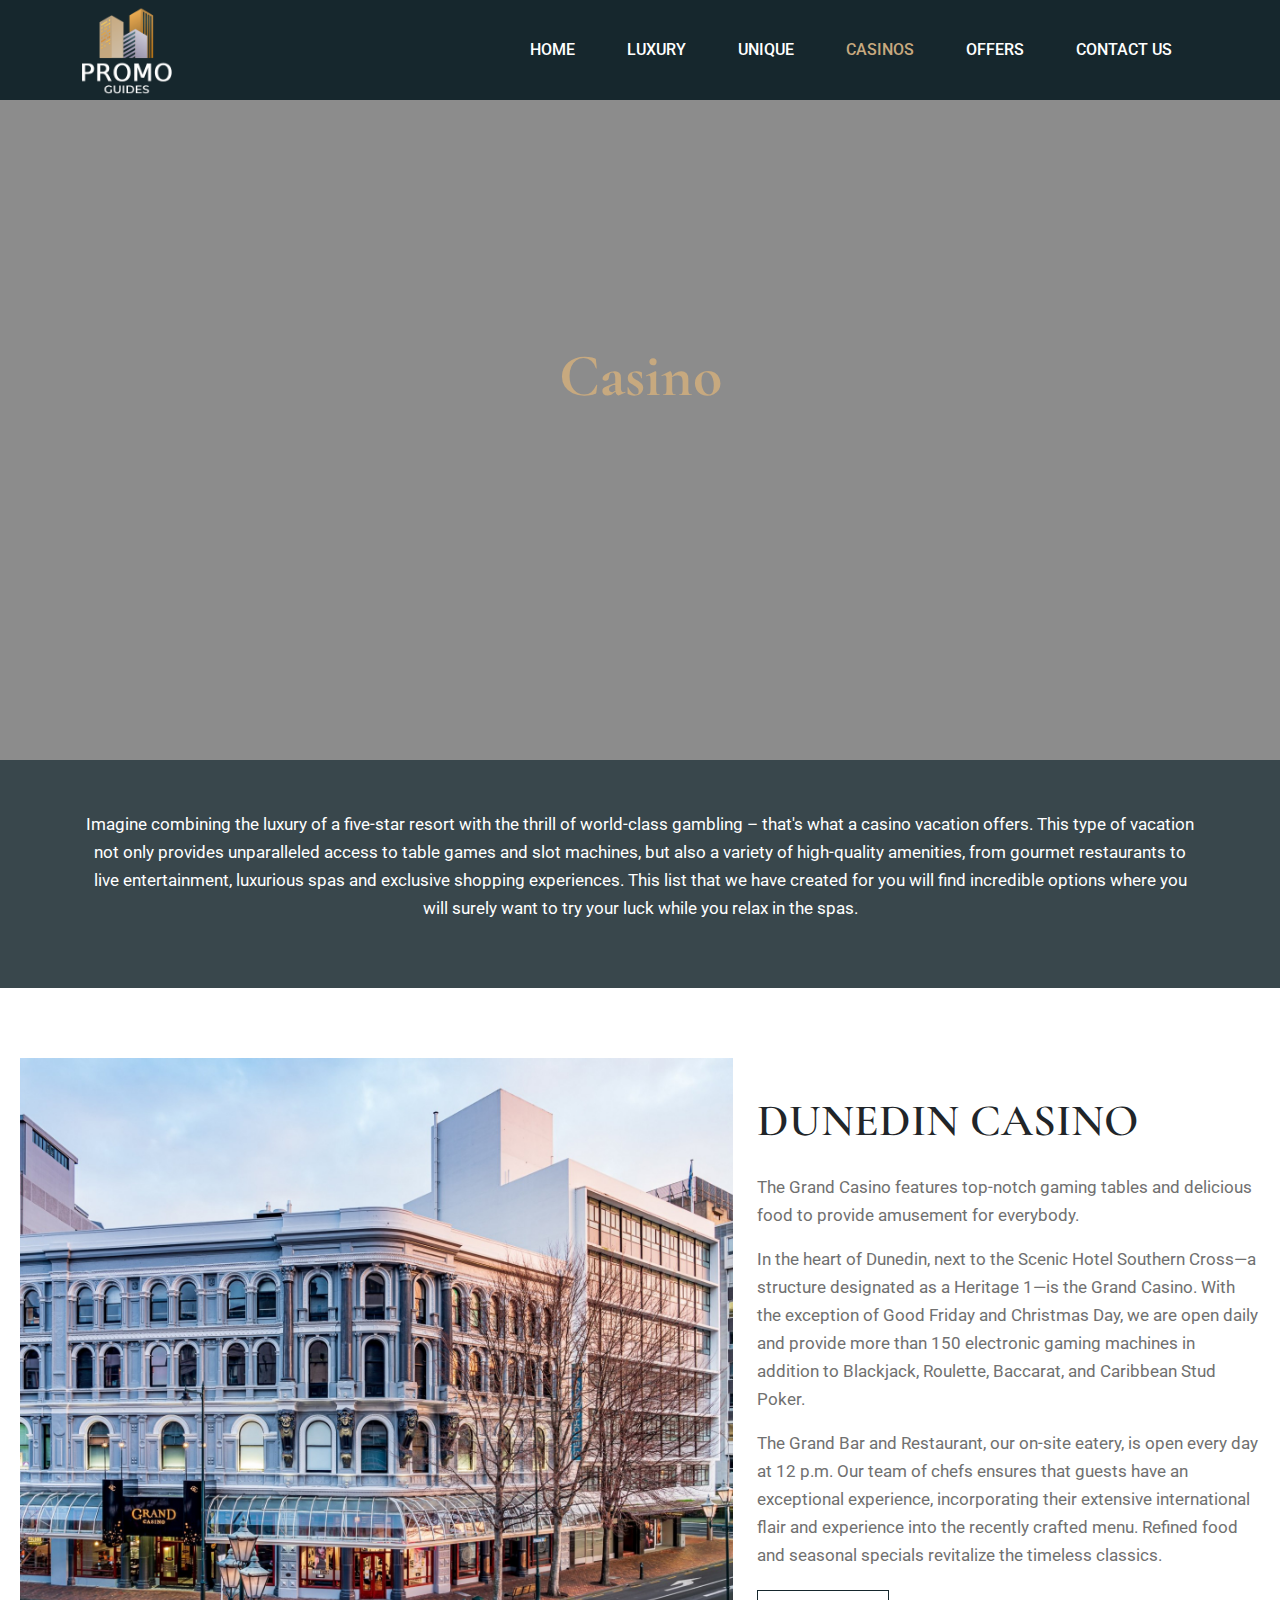
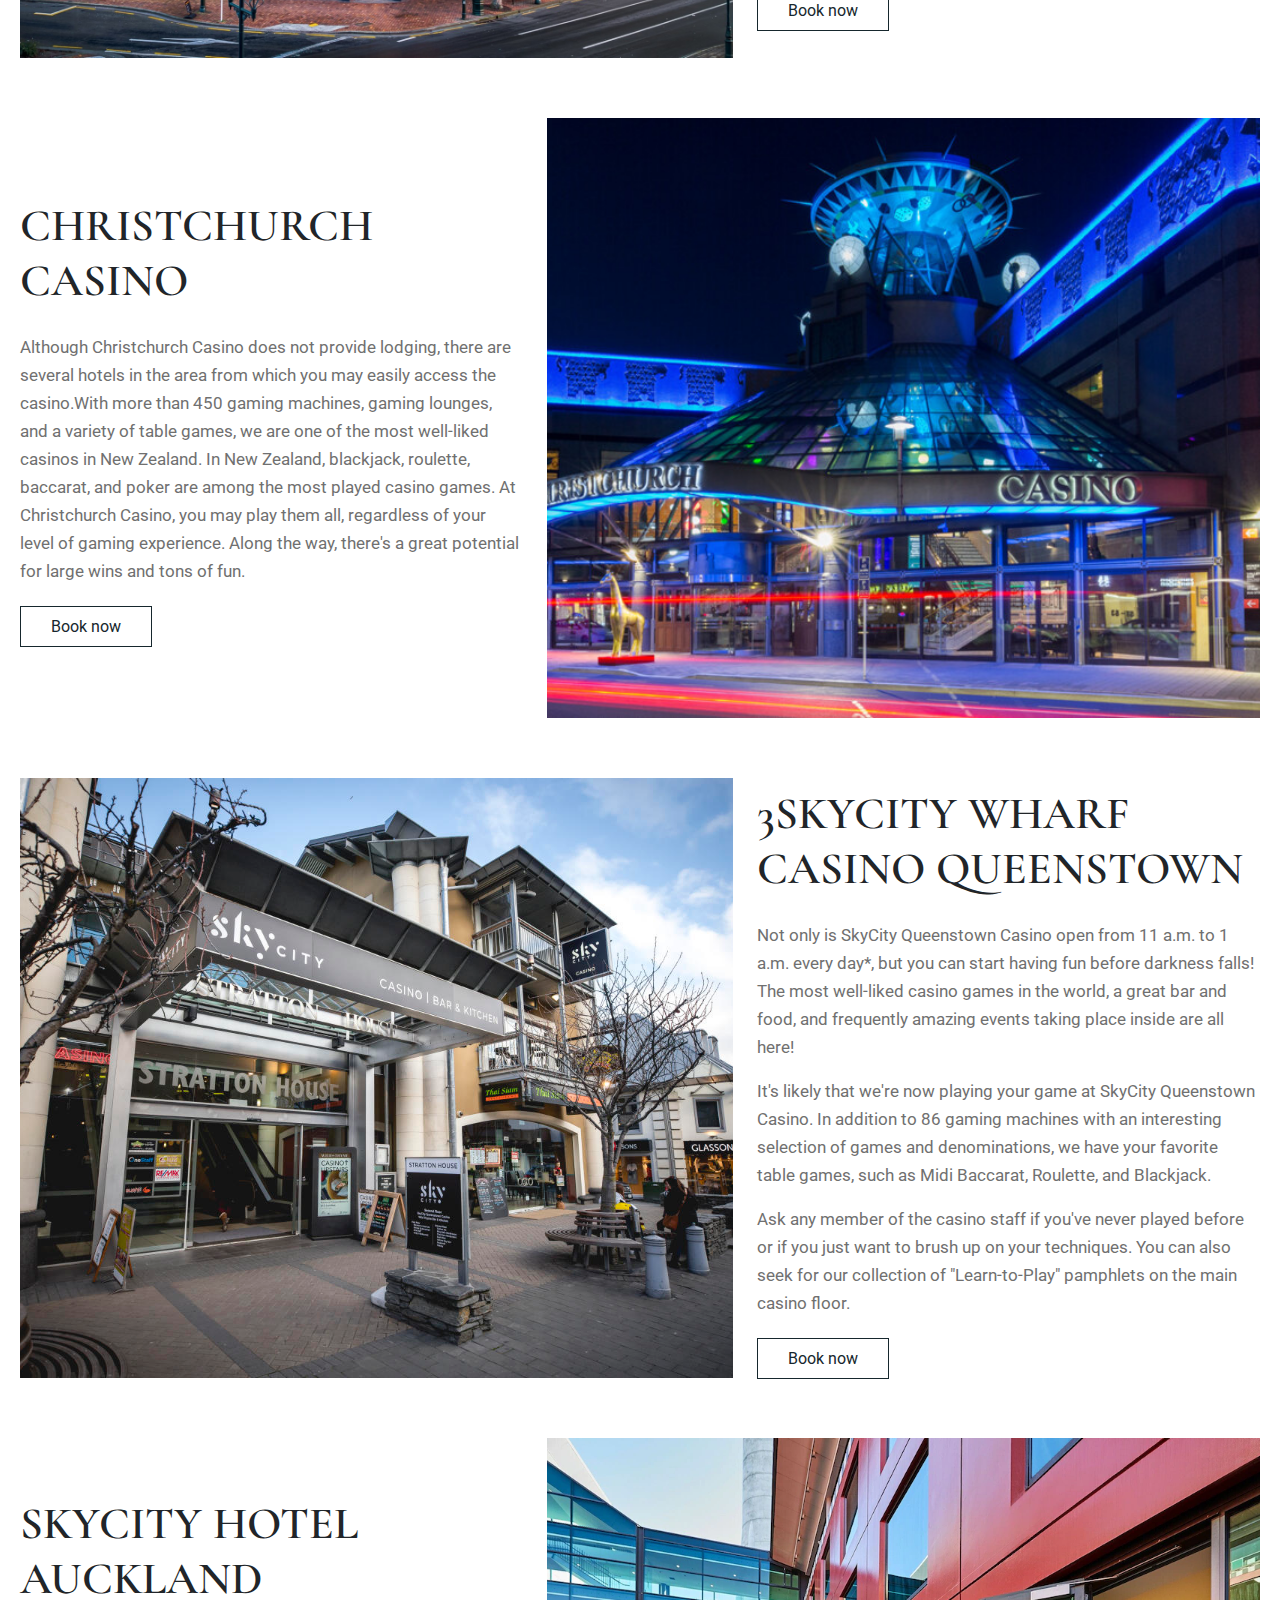
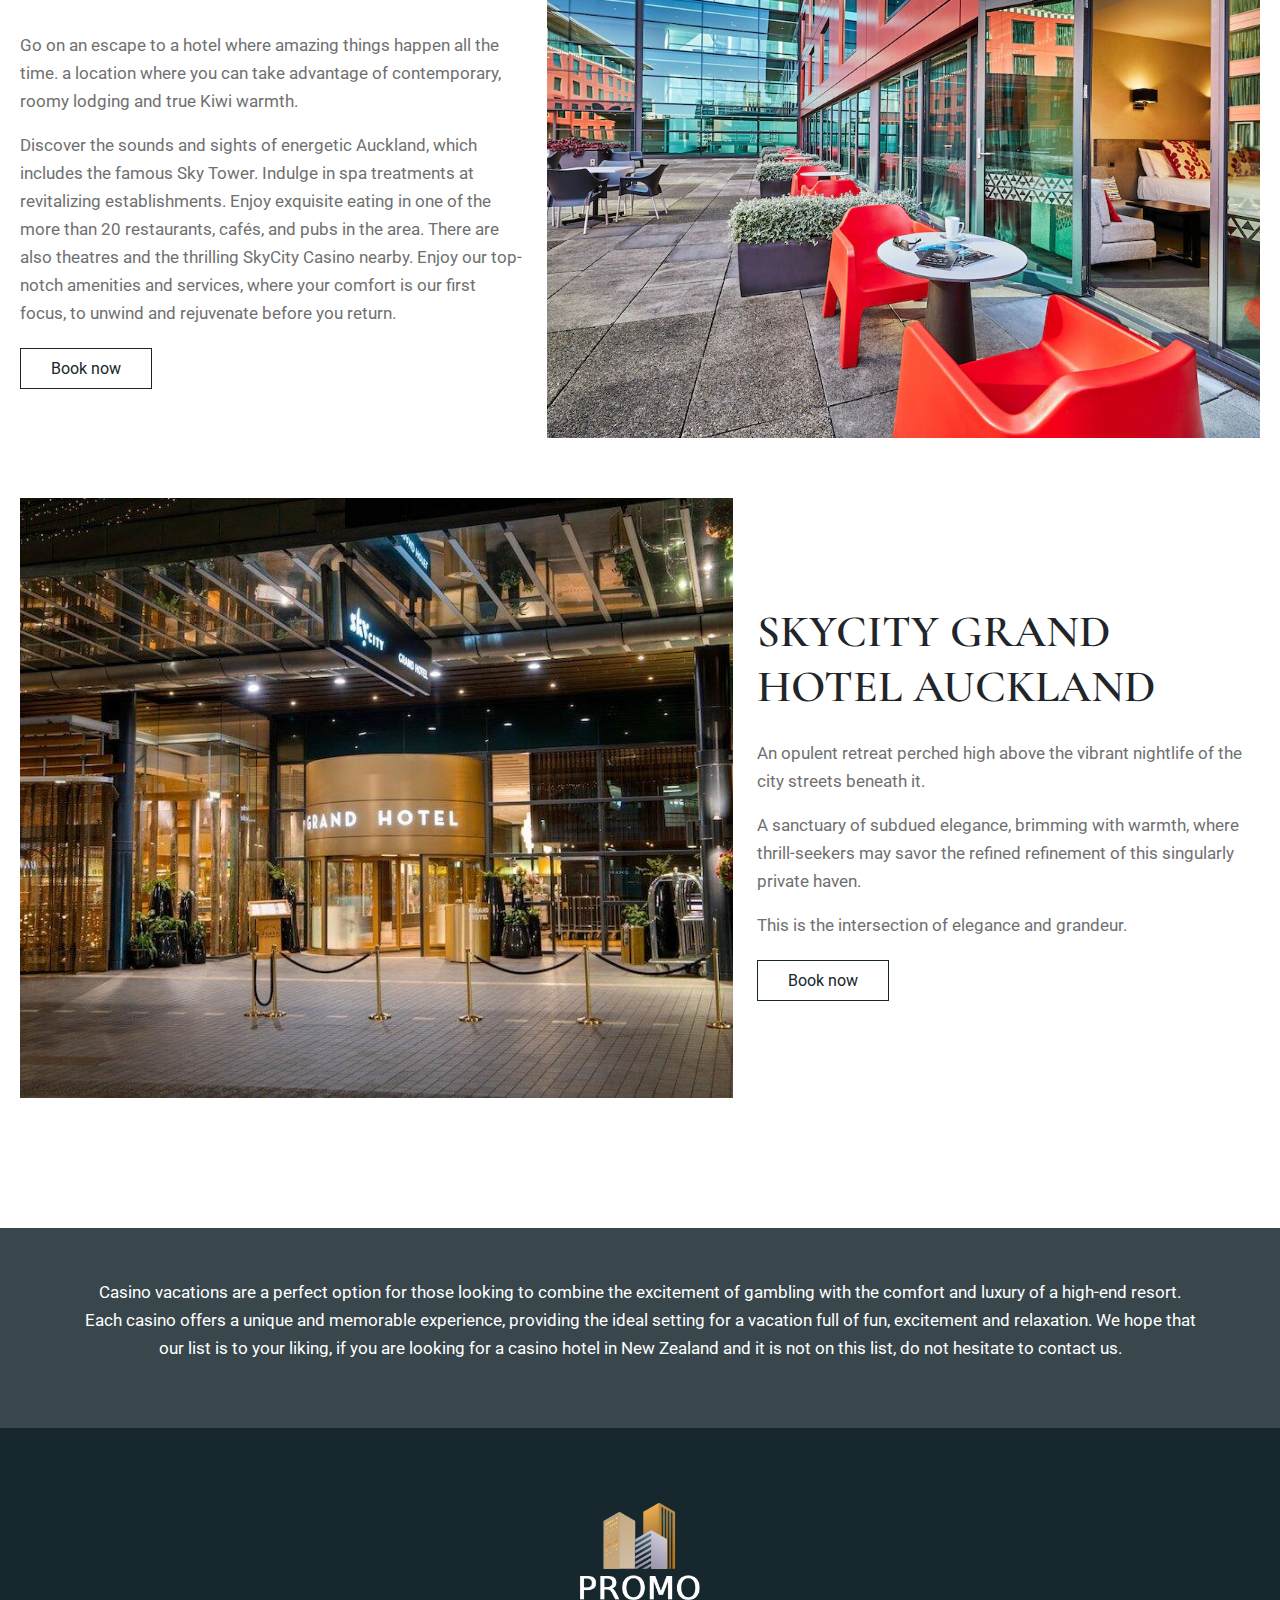
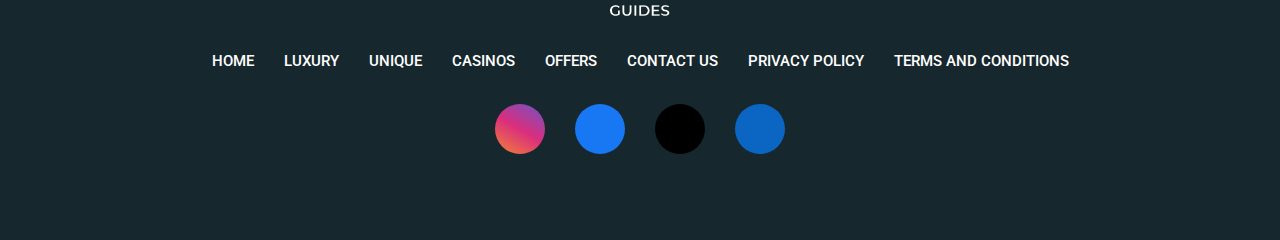
==== commit cfa1dfa7: "fix" ====
--- a/casino.html
+++ b/casino.html
@@ -19,12 +19,9 @@
     <link rel="preconnect" href="https://fonts.googleapis.com">
     <link rel="preconnect" href="https://fonts.gstatic.com" crossorigin>
     <link
-        href="https://fonts.googleapis.com/css2?family=Cormorant+Garamond:ital,wght@0,300;0,400;0,500;0,600;0,700;1,300;1,400;1,500;1,600;1,700&family=Roboto:ital,wght@0,100;0,300;0,400;0,500;0,700;0,900;1,100;1,300;1,400;1,500;1,700;1,900&display=swap"
-        rel="stylesheet">
-
-    <link rel="stylesheet" href="https://cdnjs.cloudflare.com/ajax/libs/font-awesome/6.5.2/css/all.min.css"
-        integrity="sha512-SnH5WK+bZxgPHs44uWIX+LLJAJ9/2PkPKZ5QiAj6Ta86w+fsb2TkcmfRyVX3pBnMFcV7oQPJkl9QevSCWr3W6A=="
-        crossorigin="anonymous" referrerpolicy="no-referrer" />
+        href="https://fonts.googleapis.com/css2?family=Cormorant+Garamond:ital,wght@0,300;0,400;0,500;0,600;0,700;1,300;1,400;1,500;1,600;1,700&family=Roboto:ital,wght@0,100;0,300;0,400;0,500;0,700;0,900;1,100;1,300;1,400;1,500;1,700;1,900&display=swap" rel="stylesheet">
+
+    <link rel="stylesheet" href="https://cdnjs.cloudflare.com/ajax/libs/font-awesome/6.5.2/css/all.min.css" integrity="sha512-SnH5WK+bZxgPHs44uWIX+LLJAJ9/2PkPKZ5QiAj6Ta86w+fsb2TkcmfRyVX3pBnMFcV7oQPJkl9QevSCWr3W6A==" crossorigin="anonymous" referrerpolicy="no-referrer" />
 </head>
 
 <body>
--- a/assets/css/style.css
+++ b/assets/css/style.css
@@ -1,9 +1,12 @@
 header {
-    padding: 15px 0;
-    background: #16272db3;
+    padding: 0px 0;
+    background: #16272d;
     position: fixed;
     width: 100%;
     z-index: 2;
+}
+nav.navbar.navbar-expand-lg {
+    padding: 0;
 }
 
 body {
@@ -47,14 +50,14 @@
 .banner.home_banner {
     text-align: center;
     padding: 320px 0;
-    background-image: url(../images/bg_home.jpg);
+    background-image: url(../images/heroBanner.jpg);
     background-size: cover;
     background-position: center;
     background-repeat: no-repeat;
     z-index: 0;
     position: relative;
 }
-
+/* dgfdsa */
 .banner.home_banner::before {
     background: #00000073;
     position: absolute;
@@ -67,7 +70,7 @@
 }
 
 .lx_banner {
-    background-image: url(../images/lx_bg.jpg) !important;
+    background-image: url(../images/luxury-banner.webp) !important;
 }
 
 .un_banner{
@@ -101,9 +104,9 @@
 
 .banner h1 {
     font-size: 70px;
-    color: #fff;
+    color: #c7a97f;
     font-weight: 700;
-    background: #0000008f;
+    background: unset;
     padding: 20px;
     border-radius: 10px;
 }
@@ -434,8 +437,8 @@
     list-style: none;
     background: transparent;
     padding: 10px;
-    width: 45px;
-    height: 45px;
+    width: 50px;
+    height: 50px;
     display: flex;
     align-items: center;
     justify-content: center;
@@ -443,6 +446,7 @@
     color: #fff;
     text-decoration: none;
     transition: all 0.4s;
+    border-radius: 50%;
 }
 
 .social_icon ul {
@@ -460,7 +464,7 @@
 }
 
 .social_icon ul li .three_icon {
-    background: #16272D !important;
+    background: #000 !important;
 }
 
 .social_icon ul li .four_icon {
@@ -477,7 +481,7 @@
 }
 
 .social_icon ul li a:hover {
-    transform: scale(1.3);
+    transform: scale(1.2);
 }
 
 .social_icon ul {
@@ -517,11 +521,11 @@
 }
 
 a.navbar-brand img {
-    max-width: 220px;
+    max-width: 90px;
 }
 
 .logo_footer .logo a img {
-    width: 220px;
+    width: 120px;
 }
 
 .container-fluid {
@@ -534,4 +538,33 @@
 }
 .nav-link:focus, .nav-link:hover {
     color: #C7A97F;
-}+}
+
+.full_text {
+    background: #16272dd9;
+    padding: 50px 0;
+   
+}
+.full_text p{
+    color: #fff;
+}
+.full_text h2 {
+    color: #c7a97f;
+} 
+.navbar-toggler-icon {
+    filter: invert(1);
+}
+.contact_us_text {
+    padding-bottom: 60px;
+}
+
+
+
+
+
+
+
+
+
+
+
--- a/assets/css/responsive.css
+++ b/assets/css/responsive.css
@@ -65,6 +65,12 @@
     li.nav-item.first_li_a {
         margin-top: 30px;
     }
+    .lower_banner .row {
+        flex-direction: column-reverse;
+    }
+    .lower_banner .right_side {
+        margin-bottom: 30px;
+    }
 
 }
 
@@ -84,11 +90,11 @@
     }
 
     a.navbar-brand img {
-        max-width: 200px;
+        max-width: 80px;
     }
 
     .logo_footer .logo a img {
-        width: 200px;
+        width: 120px;
     }
 }
 
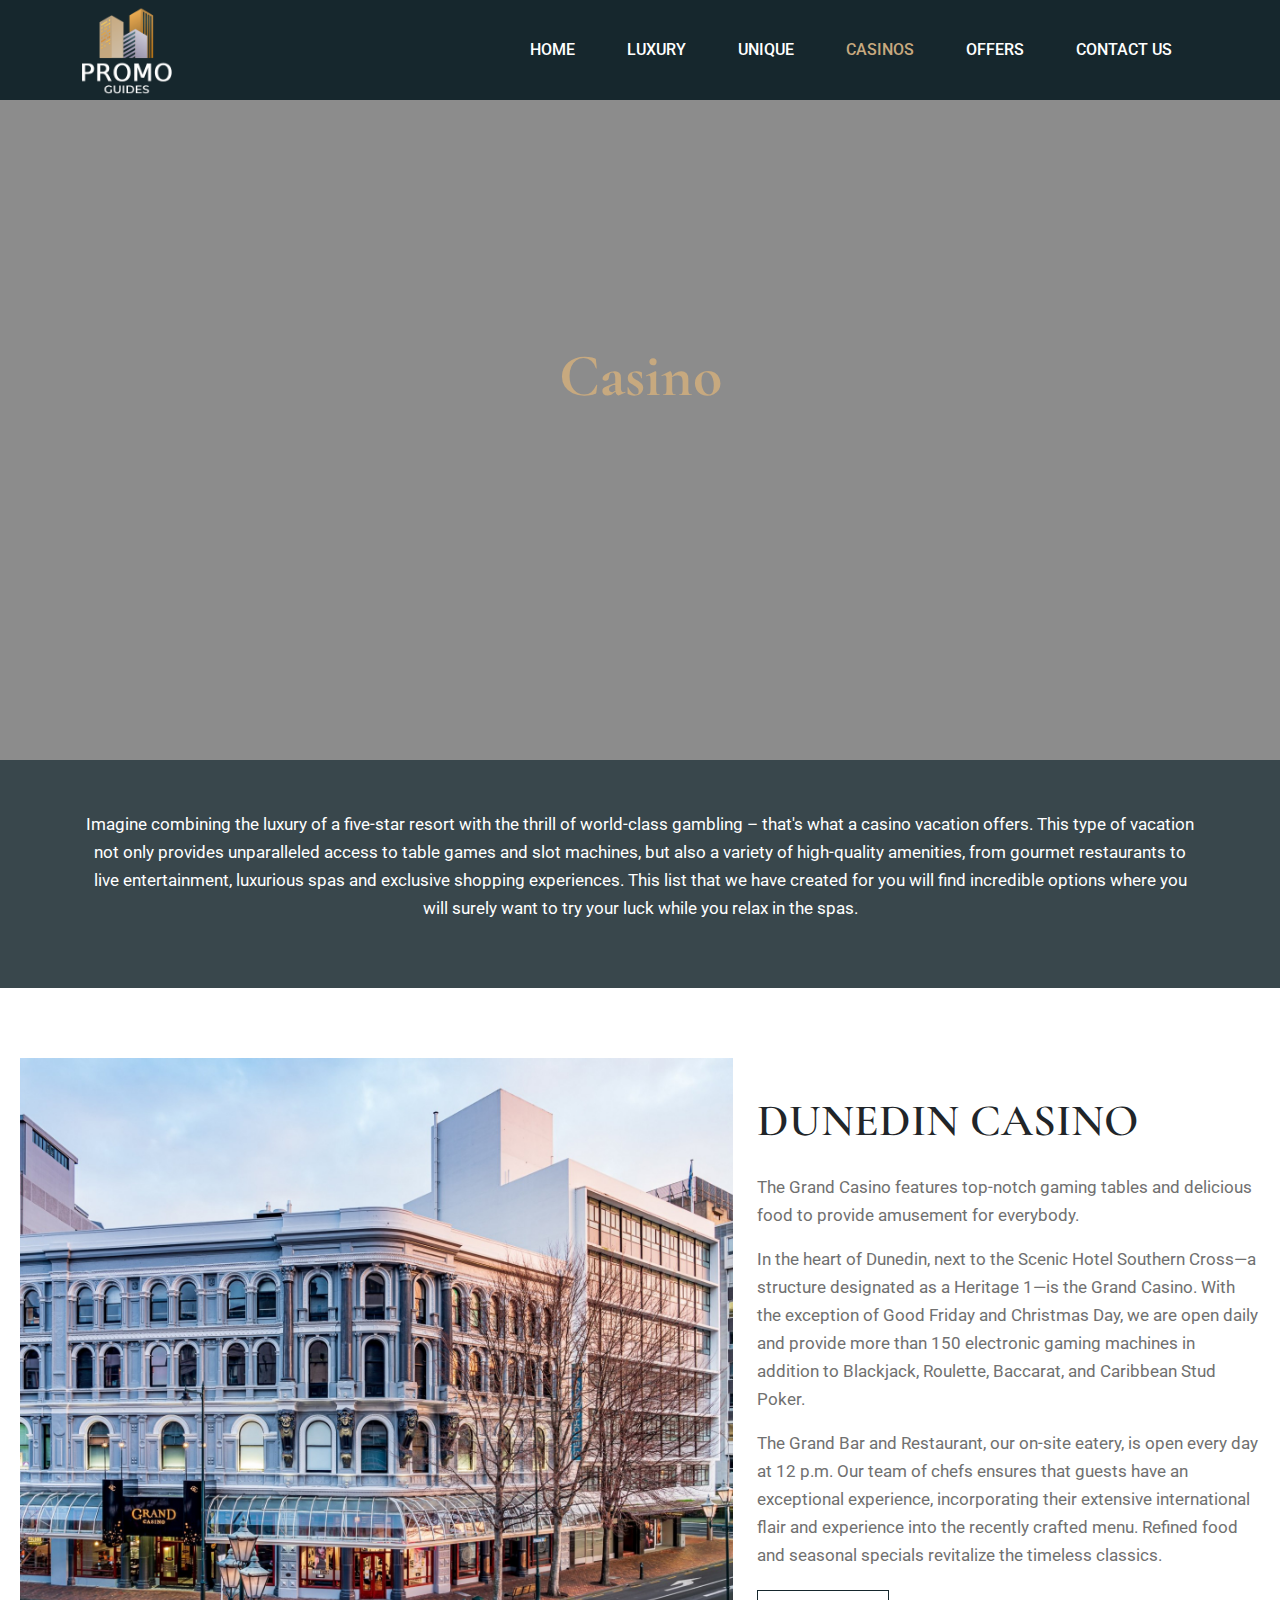
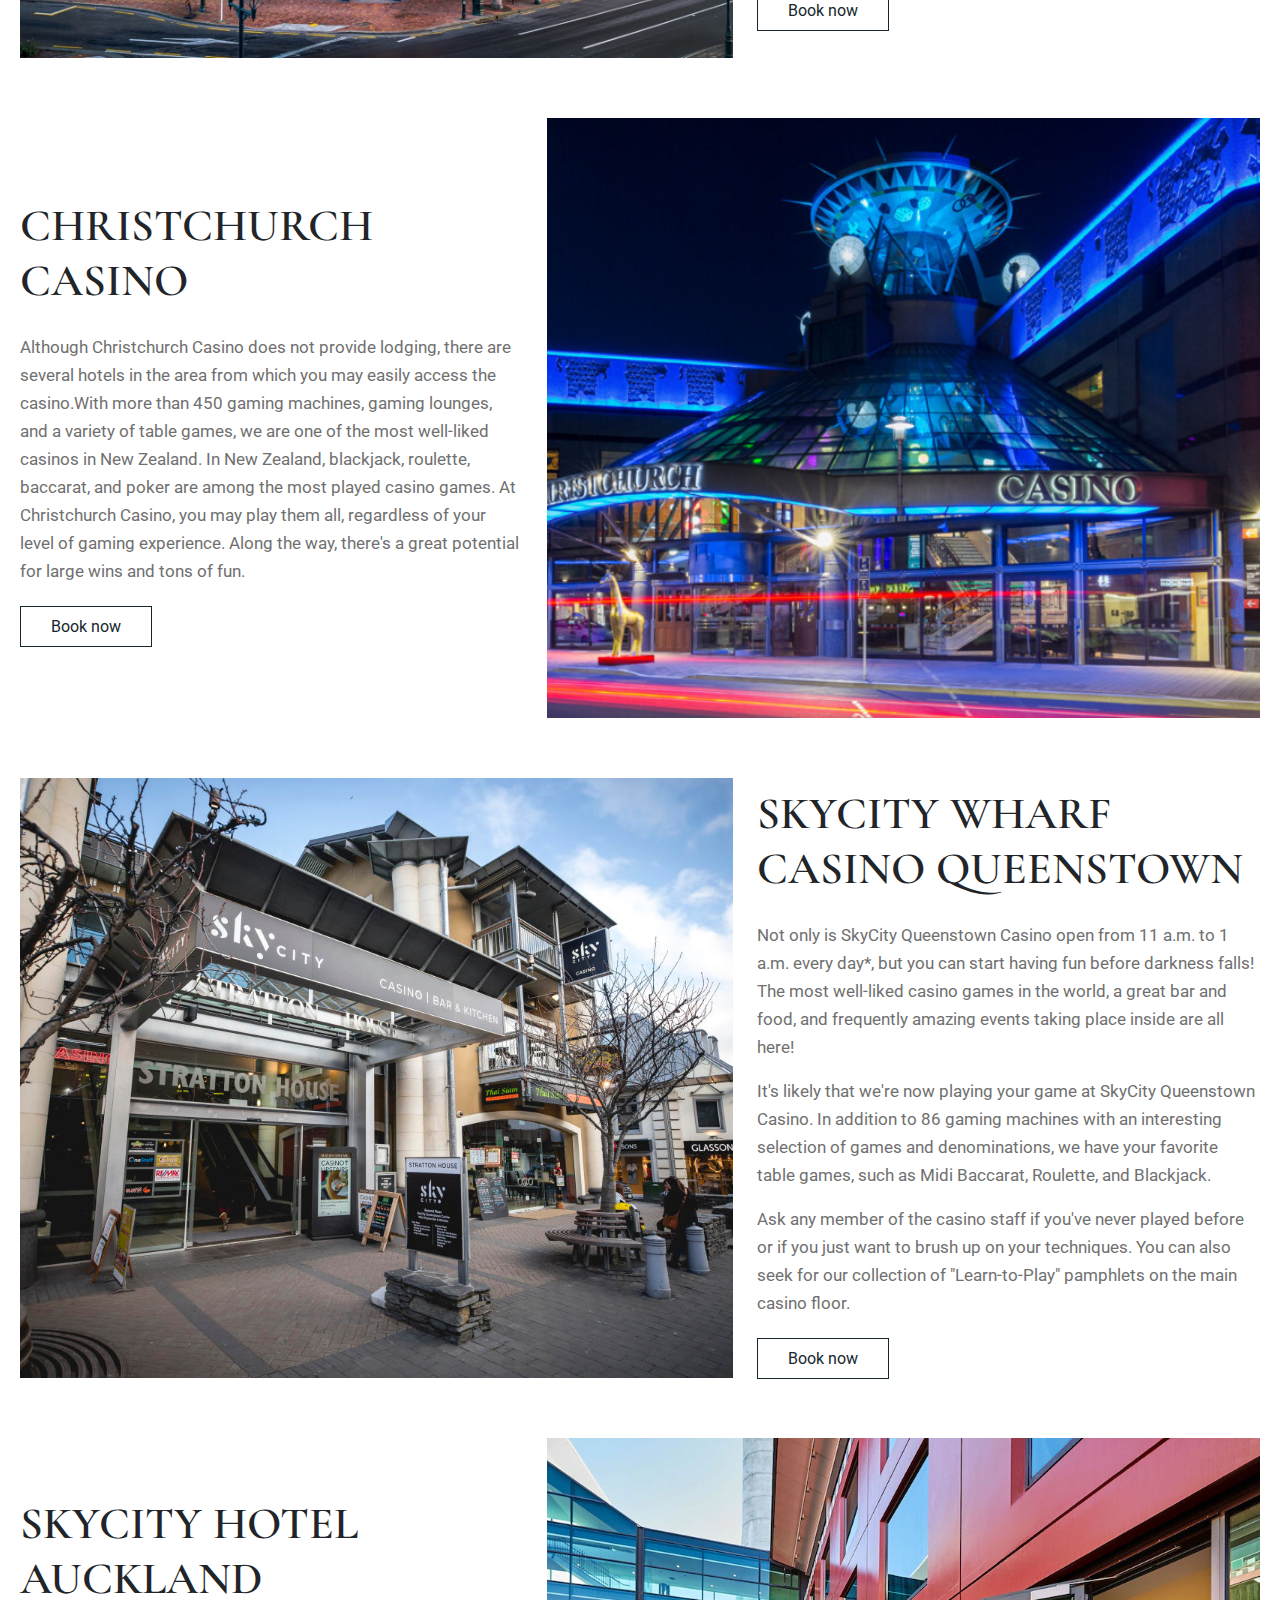
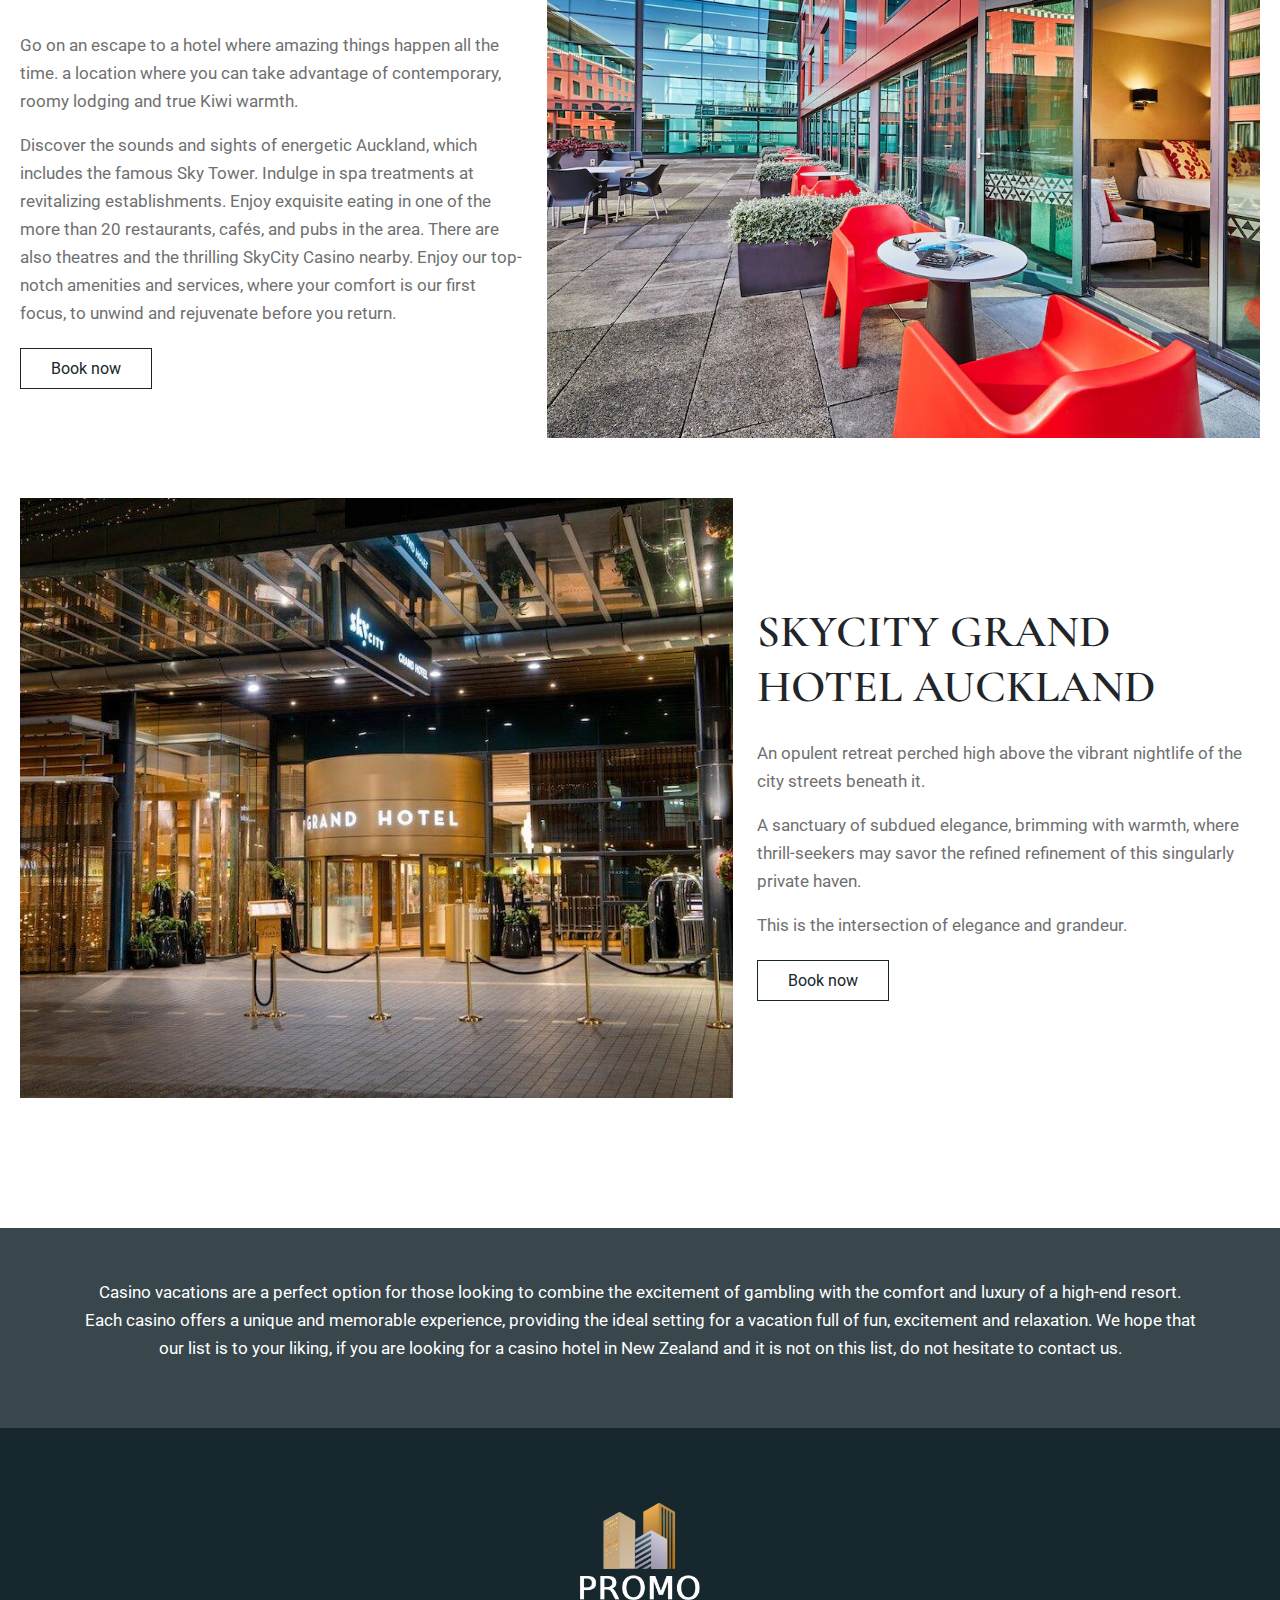
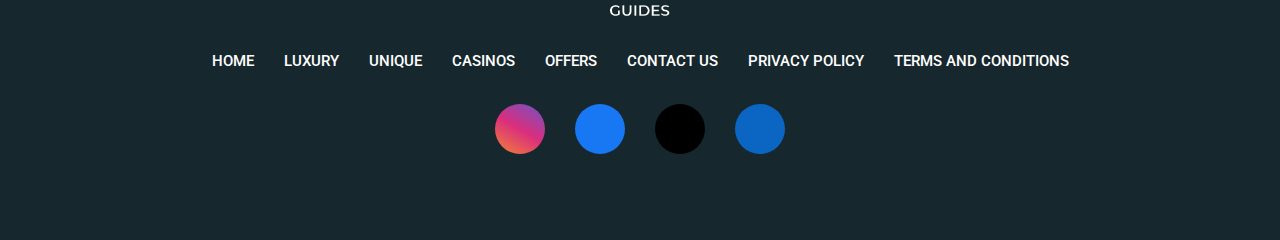
==== commit cf530916: "fix" ====
--- a/casino.html
+++ b/casino.html
@@ -175,7 +175,7 @@
                 </div>
                 <div class="col-lg-5">
                     <div class="hotel_detail">
-                        <h2>3SkyCity Wharf Casino Queenstown</h2>
+                        <h2>SkyCity Wharf Casino Queenstown</h2>
 
                         <!-- <h3>Starting From $330 per night</h3>
 
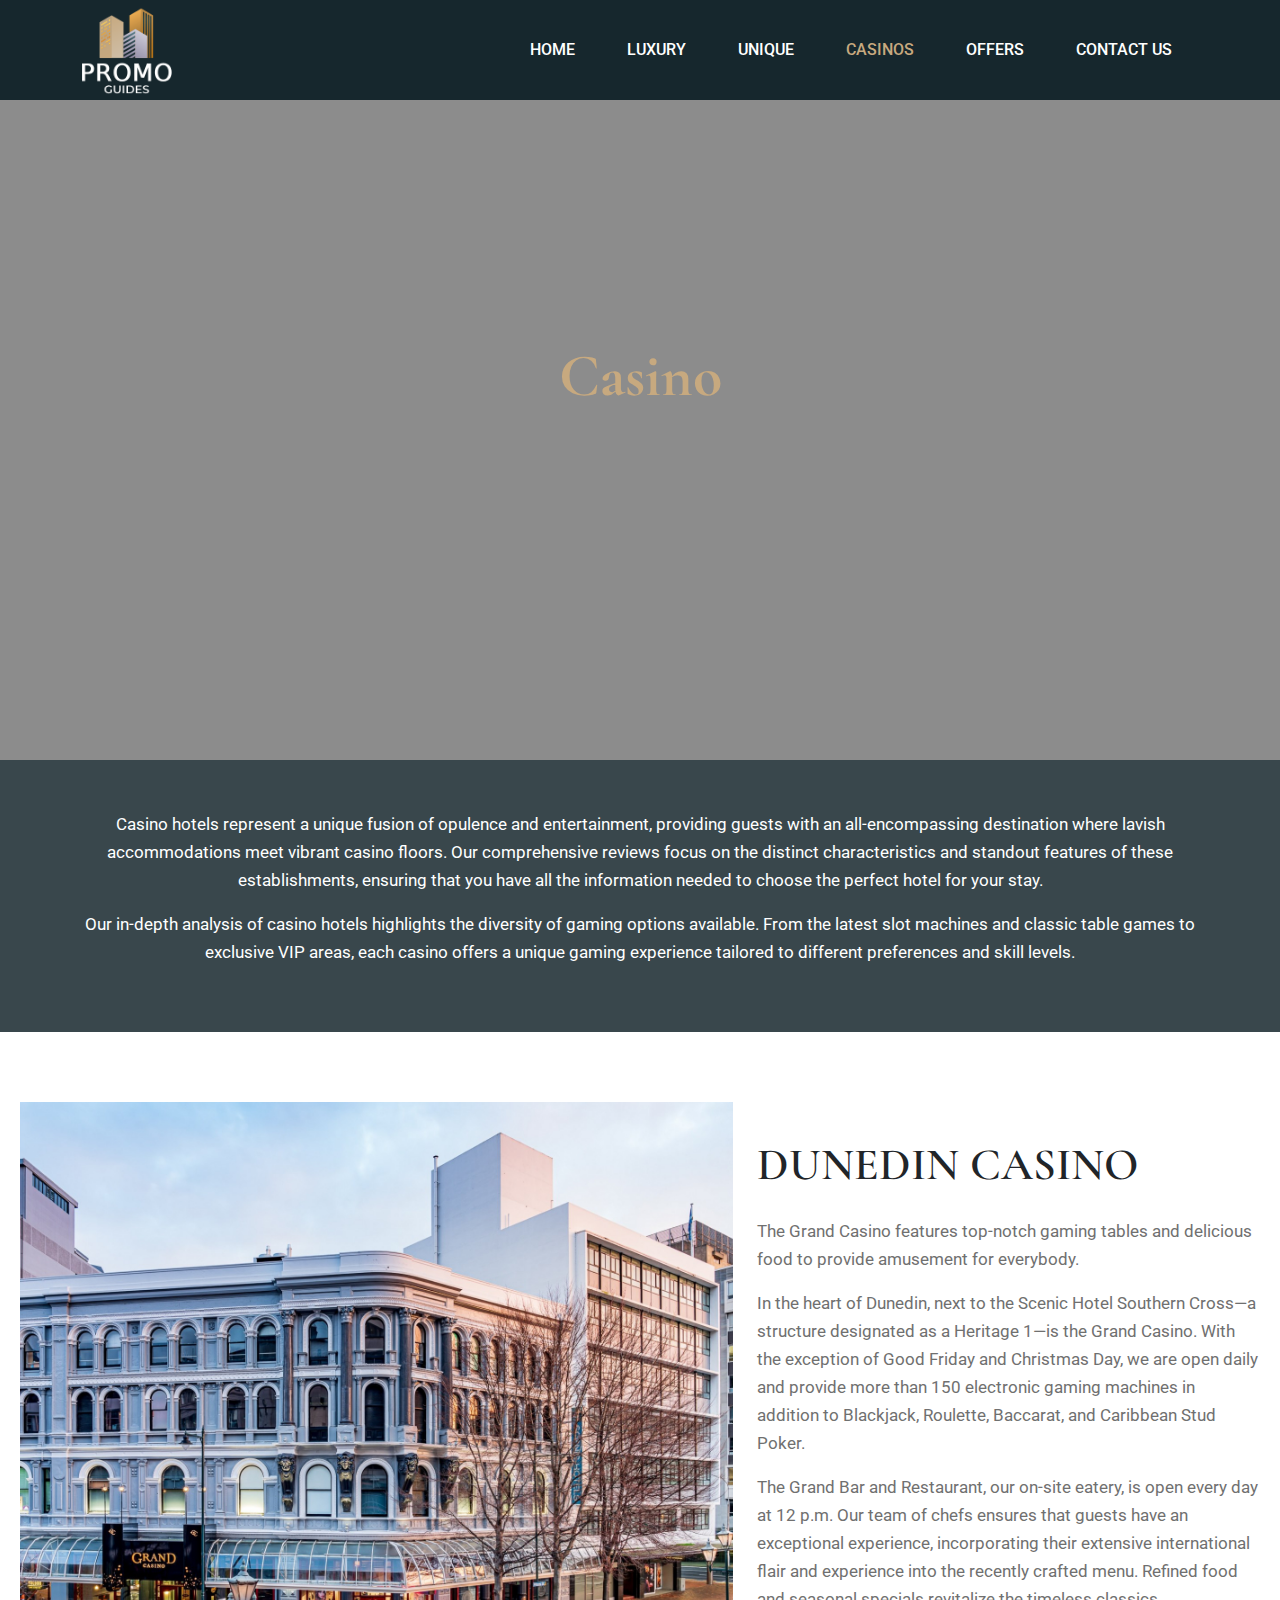
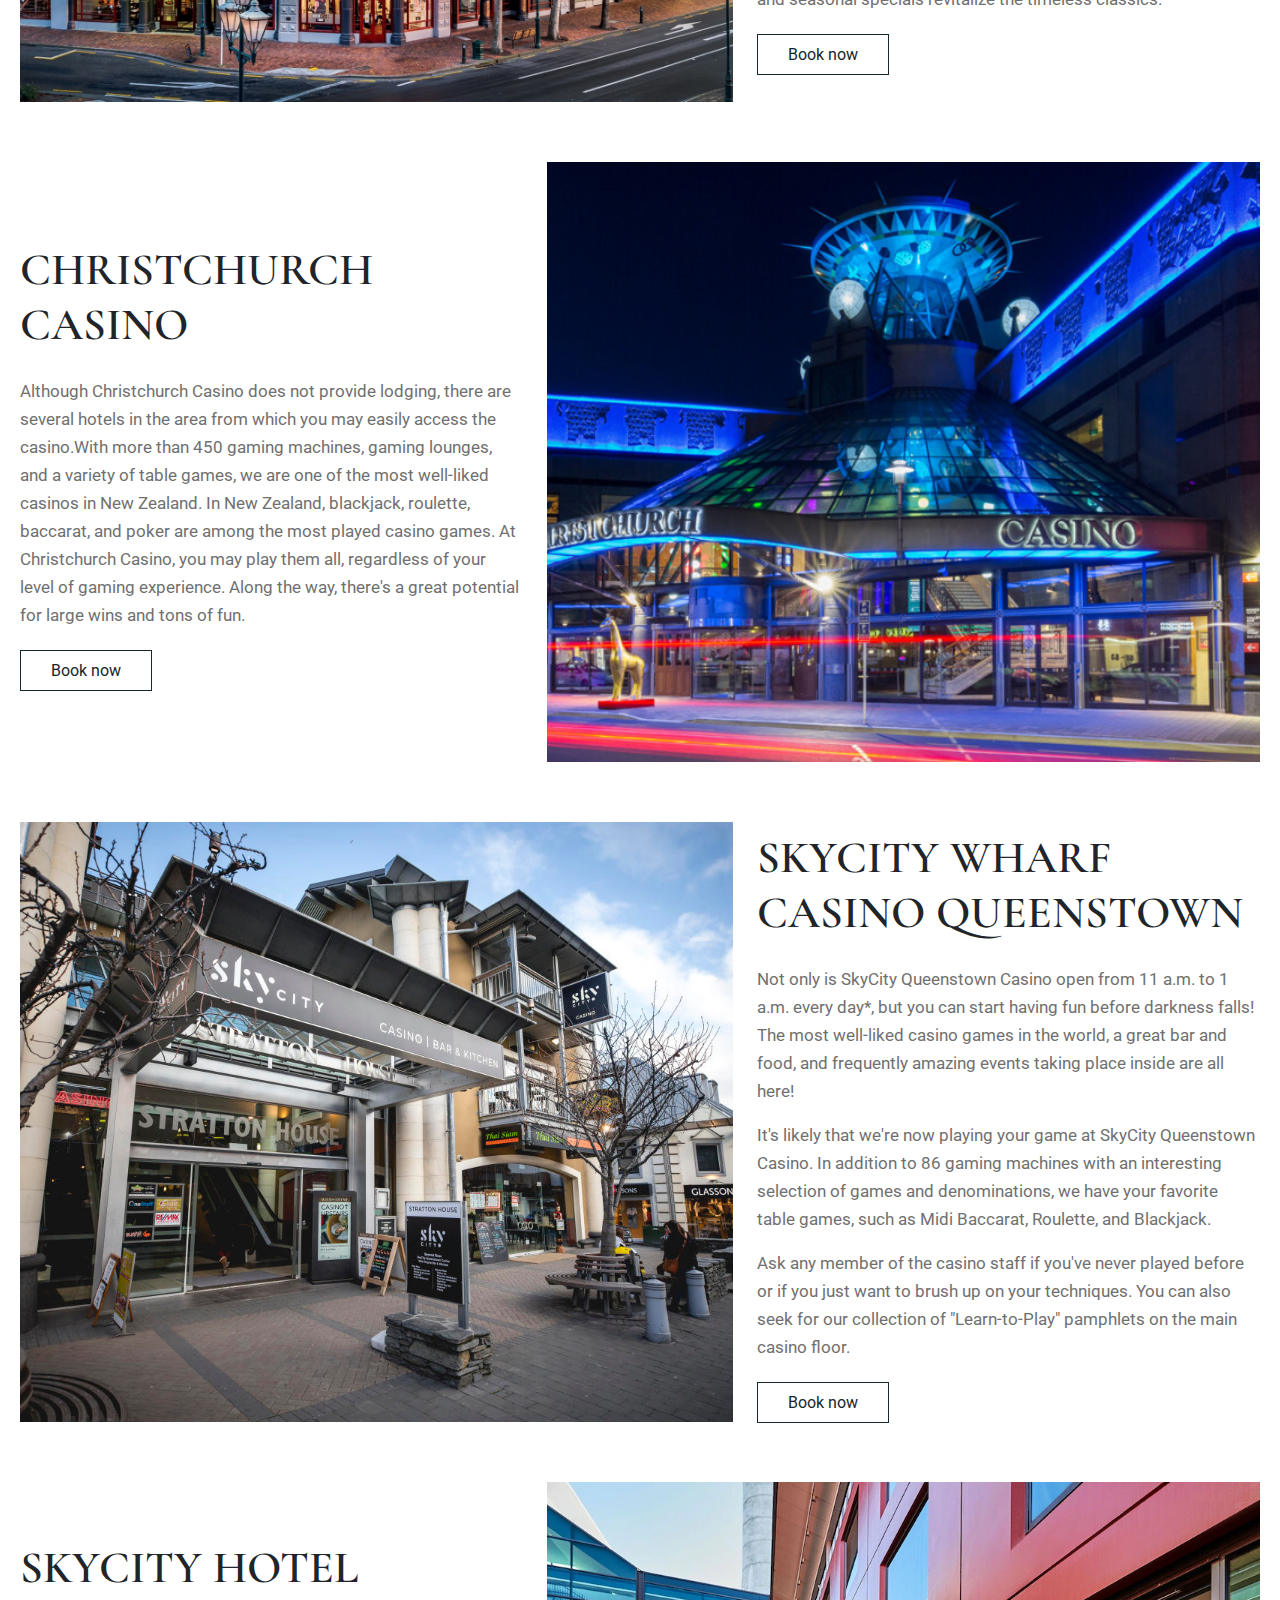
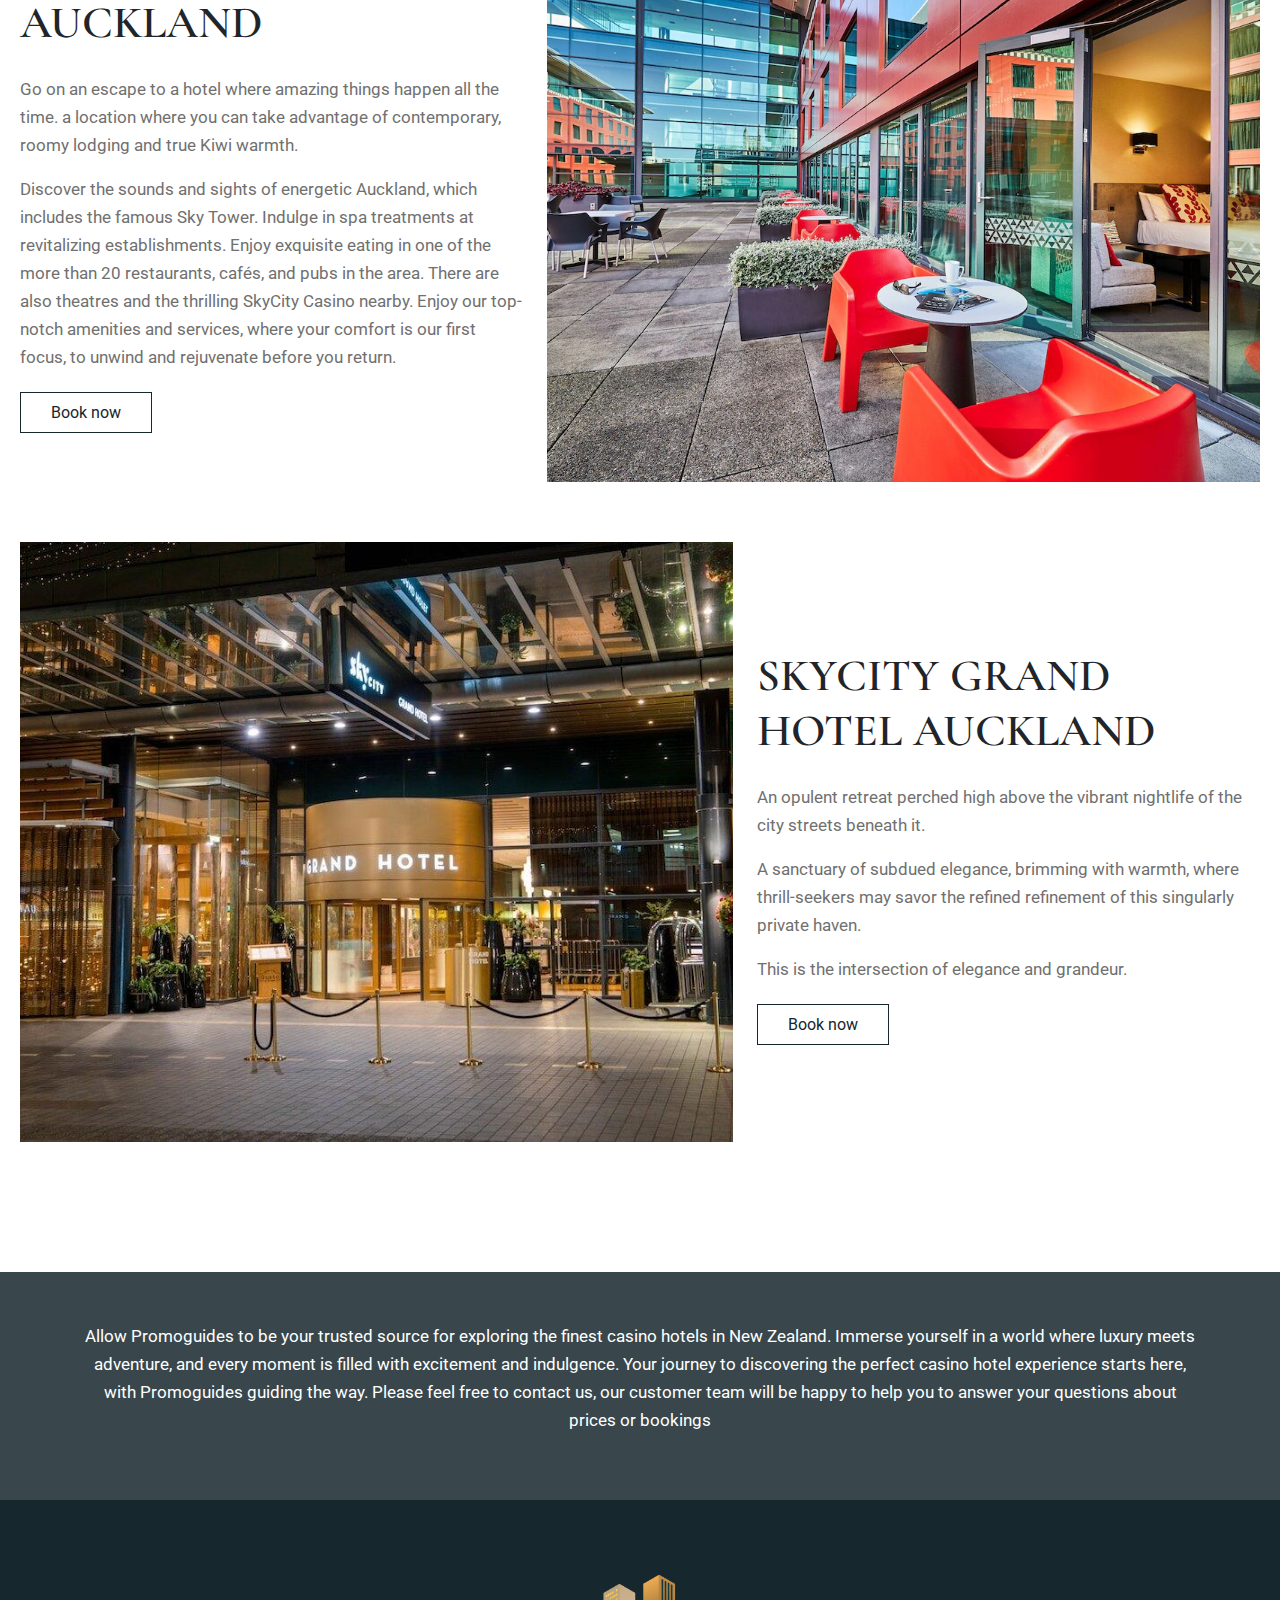
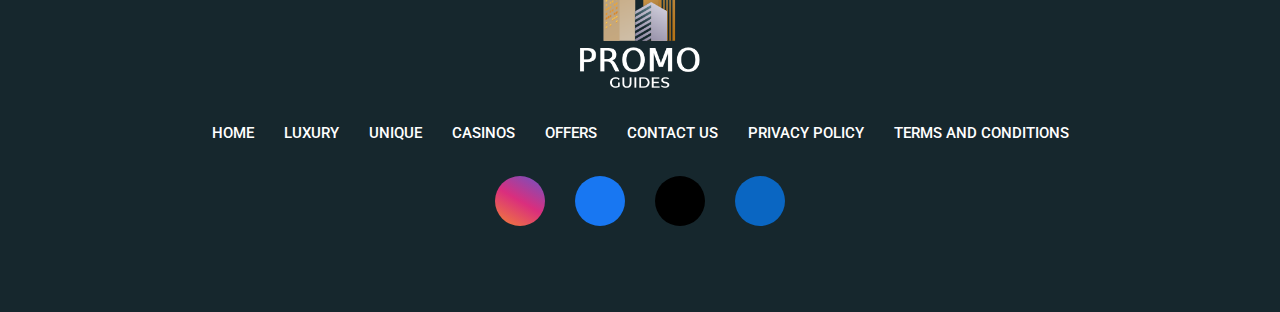
==== commit cb185a71: "fix" ====
--- a/casino.html
+++ b/casino.html
@@ -77,15 +77,16 @@
             <div class="row">
                 <div class="col text-center">
                     <!-- <h2>Compara las mejores opciones</h2> -->
-                    <p>Imagine combining the luxury of a five-star resort with the thrill of world-class gambling –
-                        that's what a
-                        casino vacation offers. This type of vacation not only provides unparalleled access to table
-                        games and
-                        slot machines, but also a variety of high-quality amenities, from gourmet restaurants to live
-                        entertainment, luxurious spas and exclusive shopping experiences. This list that we have created
-                        for
-                        you will find incredible options where you will surely want to try your luck while you relax in
-                        the spas.</p>
+                    <p>Casino hotels represent a unique fusion of opulence and entertainment, providing guests with an
+                        all-encompassing destination where lavish accommodations meet vibrant casino floors. Our
+                        comprehensive reviews focus on the distinct characteristics and standout features of these
+                        establishments, ensuring that you have all the information needed to choose the perfect hotel for your
+                        stay.</p>
+                        <p>
+                            Our in-depth analysis of casino hotels highlights the diversity of gaming options available. From the
+latest slot machines and classic table games to exclusive VIP areas, each casino offers a unique
+gaming experience tailored to different preferences and skill levels.
+                        </p>
                 </div>
             </div>
         </div>
@@ -277,16 +278,11 @@
                 <div class="col text-center">
                     <!-- <h2>Compara las mejores opciones</h2> -->
                     <p>
-                        Casino vacations are a perfect option for those looking to combine the excitement of gambling
-                        with
-                        the comfort and luxury of a high-end resort. Each casino offers a unique and memorable
-                        experience,
-                        providing the ideal setting for a vacation full of fun, excitement and relaxation. We hope that
-                        our list is
-                        to your liking, if you are looking for a casino hotel in New Zealand and it is not on this list,
-                        do not
-
-                        hesitate to contact us.</p>
+                        Allow Promoguides to be your trusted source for exploring the finest casino hotels in New Zealand.
+                        Immerse yourself in a world where luxury meets adventure, and every moment is filled with
+                        excitement and indulgence. Your journey to discovering the perfect casino hotel experience starts
+                        here, with Promoguides guiding the way. Please feel free to contact us, our customer team will be
+                        happy to help you to answer your questions about prices or bookings</p>
                 </div>
             </div>
         </div>
